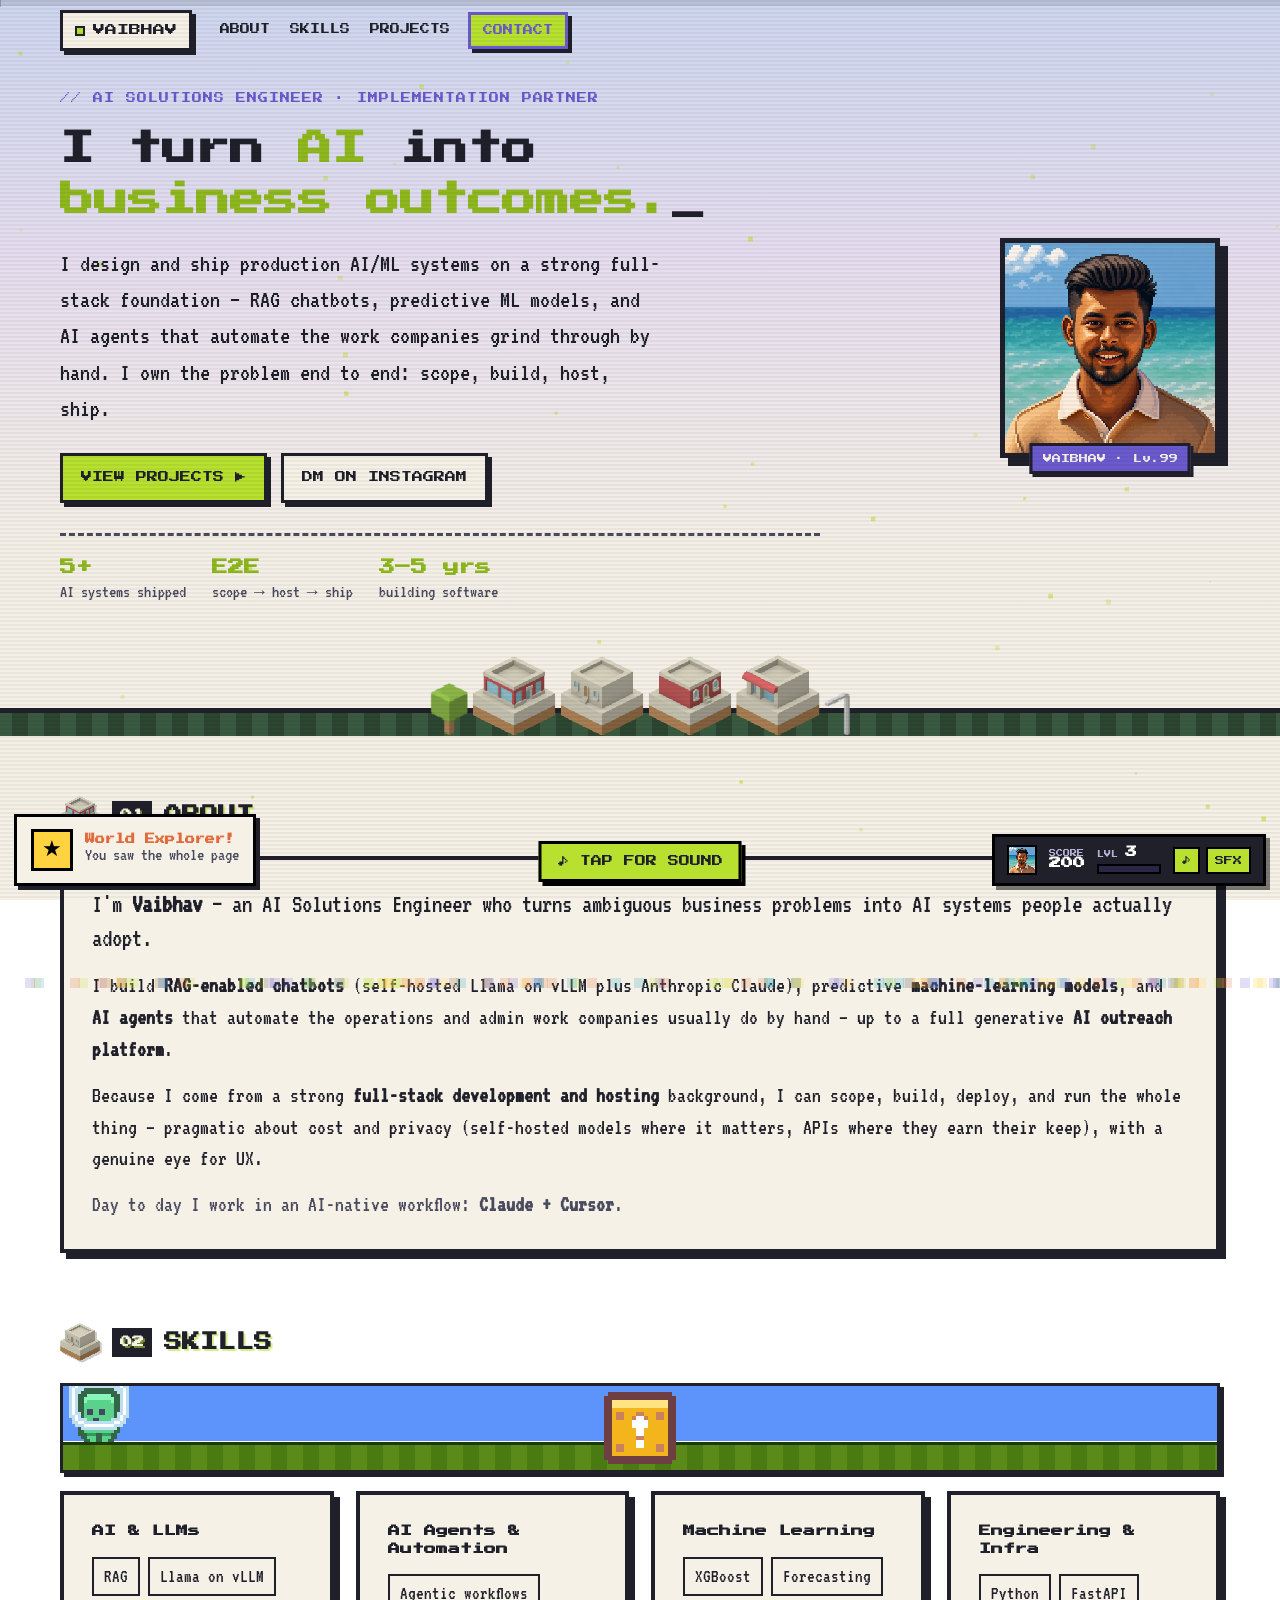
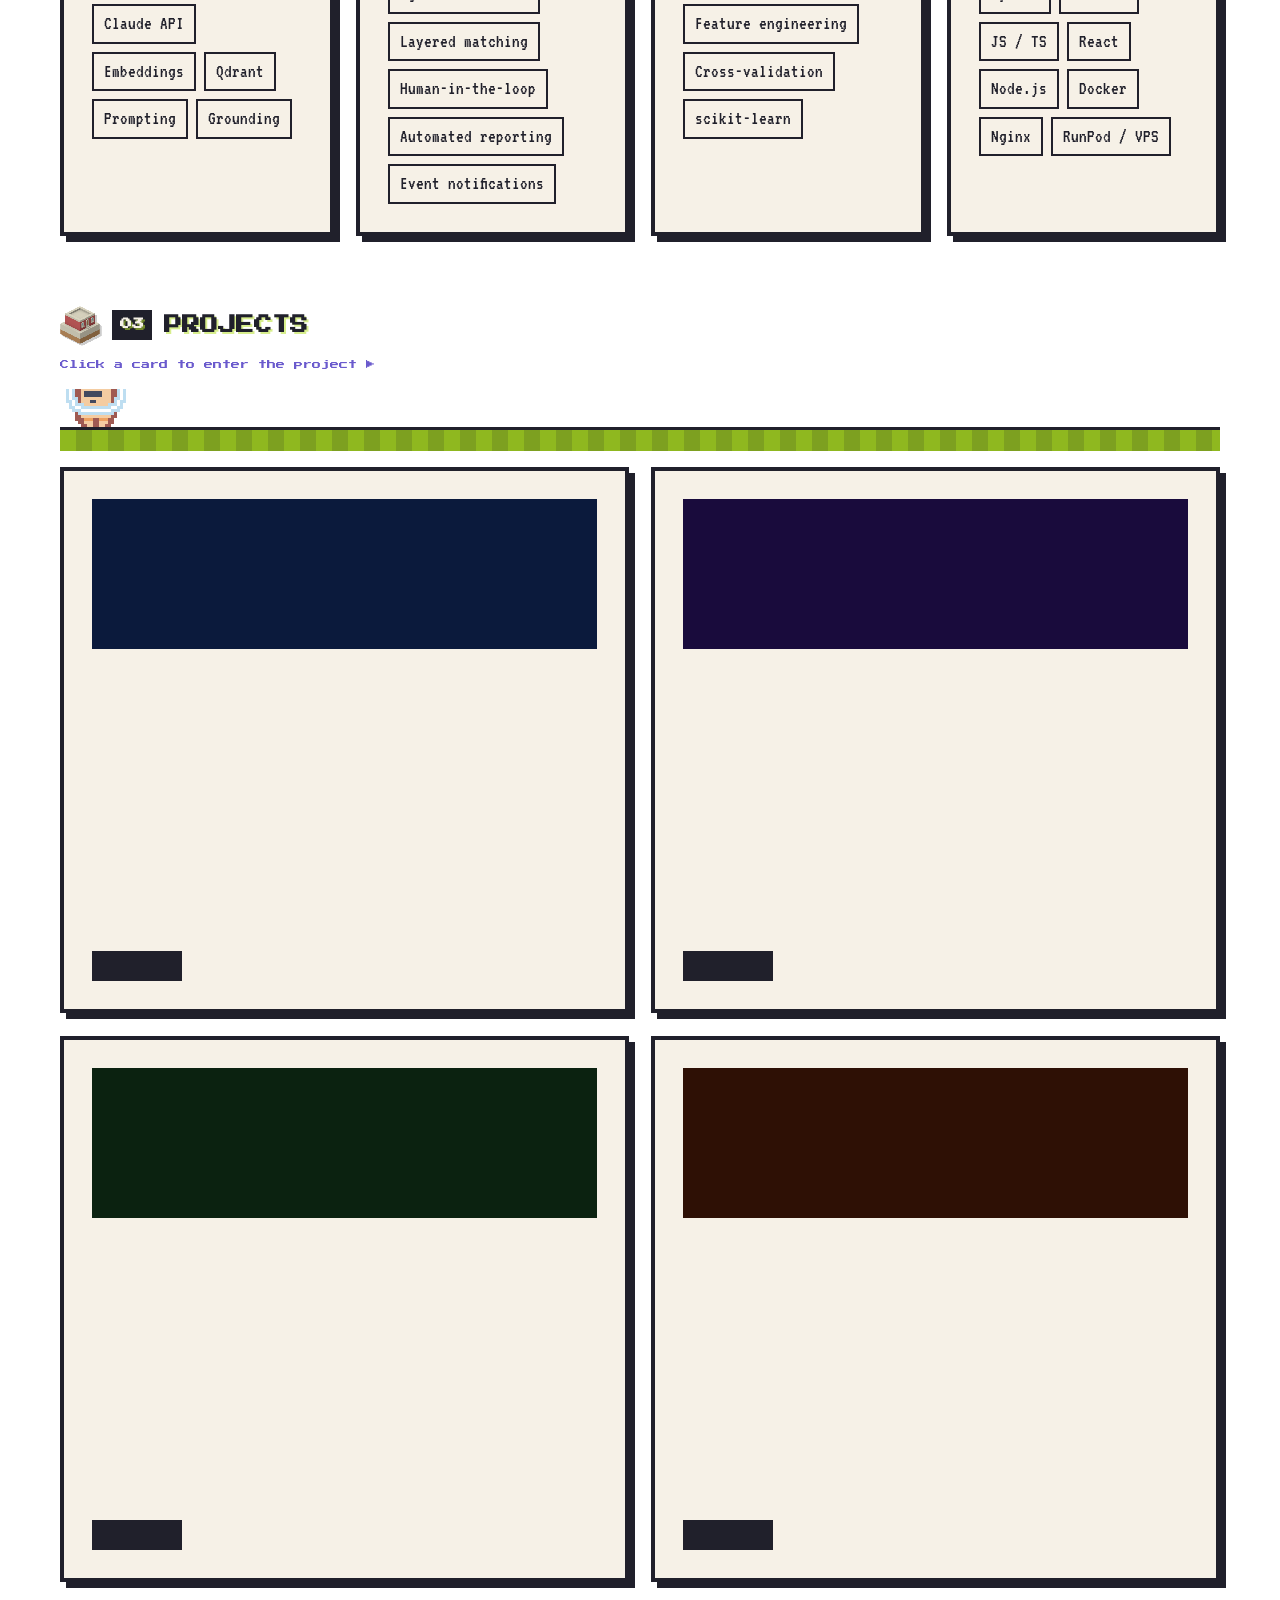
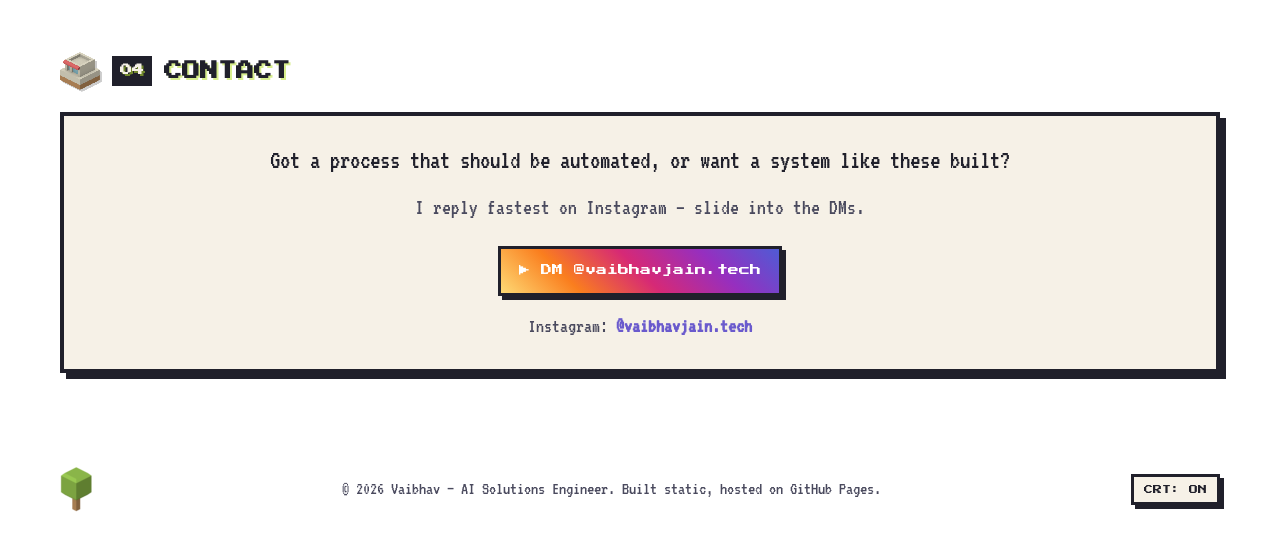
==== index.html @ e8b2287a "Initial deploy: AI/ML portfolio site" ====
<!DOCTYPE html>
<html lang="en">
<head>
  <meta charset="UTF-8" />
  <meta name="viewport" content="width=device-width, initial-scale=1.0" />
  <title>Vaibhav — AI Solutions Engineer</title>
  <meta name="description" content="Vaibhav — AI Solutions Engineer & Implementation Partner. I build RAG chatbots, ML models, and AI agents that automate real business work, end to end." />
  <meta property="og:title" content="Vaibhav — AI Solutions Engineer" />
  <meta property="og:description" content="RAG chatbots, ML forecasting, and AI agents — scoped, built, and shipped end to end." />
  <meta property="og:image" content="assets/img/avatar.png" />
  <meta property="og:type" content="website" />

  <link rel="preconnect" href="https://fonts.googleapis.com" />
  <link rel="preconnect" href="https://fonts.gstatic.com" crossorigin />
  <link href="https://fonts.googleapis.com/css2?family=Press+Start+2P&family=VT323&display=swap" rel="stylesheet" />
  <link rel="stylesheet" href="assets/css/retro.css" />
</head>
<body id="top">
  <div class="progress" aria-hidden="true"><div class="progress__fill" id="progressFill"></div></div>
  <canvas id="pollen" class="pollen" aria-hidden="true"></canvas>

  <!-- ===== GAME HUD ===== -->
  <aside class="ghud" id="ghud">
    <img class="ghud__avatar" src="assets/img/avatar.png" alt="Vaibhav" />
    <div class="ghud__stat">
      <span class="ghud__k">SCORE</span>
      <b id="score">0</b>
    </div>
    <div class="ghud__stat">
      <span class="ghud__k">LVL <b id="glevel">1</b></span>
      <div class="ghud__xp"><div class="ghud__xpfill" id="gxp"></div></div>
    </div>
    <div class="ghud__btns">
      <button id="musicBtn" class="ghud__btn" title="Music">&#9834;</button>
      <button id="sfxBtn" class="ghud__btn" title="Sound effects">SFX</button>
    </div>
  </aside>

  <button id="soundStart" class="sound-start">&#9834; TAP FOR SOUND</button>

  <div class="achv" id="achv" role="status" aria-live="polite">
    <span class="achv__badge">&#9733;</span>
    <div class="achv__txt">
      <b id="achvTitle">Achievement</b>
      <span id="achvDesc">unlocked</span>
    </div>
  </div>

  <div class="levelup" id="levelup"><span>LEVEL&nbsp;UP!</span><b id="levelupNum">2</b></div>

  <!-- Navbar scroll backdrop -->
  <div class="nav-backdrop" id="navBackdrop" aria-hidden="true"></div>

  <!-- ===== NAV ===== -->
  <header class="nav">
    <a href="#top" class="nav__logo" id="logo"><span class="nav__dot"></span> VAIBHAV</a>
    <nav class="nav__links" id="navLinks">
      <a href="#about" data-spy="about">ABOUT</a>
      <a href="#skills" data-spy="skills">SKILLS</a>
      <a href="#projects" data-spy="projects">PROJECTS</a>
      <a href="#contact" data-spy="contact" class="nav__cta">CONTACT</a>
    </nav>
  </header>

  <main>
    <!-- ===== HERO ===== -->
    <section class="hero">
      <div class="hero__grid">
        <div class="hero__inner">
          <p class="hero__kicker reveal">// AI SOLUTIONS ENGINEER &middot; IMPLEMENTATION PARTNER</p>
          <h1 class="hero__title reveal" data-delay="1">
            I turn <span class="accent">AI</span> into<br />
            <span id="typewriter" class="type">shipped systems.</span>
          </h1>
          <p class="hero__lede reveal" data-delay="2">
            I design and ship production AI/ML systems on a strong full-stack
            foundation — RAG chatbots, predictive ML models, and AI agents that
            automate the work companies grind through by hand. I own the problem
            end to end: scope, build, host, ship.
          </p>
          <div class="hero__actions reveal" data-delay="3">
            <a href="#projects" class="btn btn--primary">VIEW PROJECTS &#9654;</a>
            <a href="https://instagram.com/vaibhavjain.tech" target="_blank" rel="noopener" class="btn btn--ghost">DM ON INSTAGRAM</a>
          </div>
          <ul class="stats reveal" data-delay="4">
            <li><strong>5+</strong><span>AI systems shipped</span></li>
            <li><strong>E2E</strong><span>scope → host → ship</span></li>
            <li><strong>3–5 yrs</strong><span>building software</span></li>
          </ul>
        </div>

        <!-- pixel character portrait -->
        <div class="hero__char reveal" data-delay="2">
          <div class="portrait">
            <img src="assets/img/avatar.png" alt="Pixel portrait of Vaibhav" />
            <div class="portrait__plate">VAIBHAV &middot; Lv.99</div>
          </div>
        </div>
      </div>

      <!-- pixel skyline -->
      <div class="skyline" aria-hidden="true">
        <img src="assets/img/tiles/tree.png" class="skyline__tree" alt="" />
        <img src="assets/img/tiles/bld_about.png" alt="" />
        <img src="assets/img/tiles/bld_skills.png" alt="" />
        <img src="assets/img/tiles/bld_projects.png" alt="" />
        <img src="assets/img/tiles/bld_contact.png" alt="" />
        <img src="assets/img/tiles/lamp.png" class="skyline__lamp" alt="" />
        <div class="skyline__ground"></div>
      </div>
    </section>

    <!-- ===== ABOUT ===== -->
    <section id="about" class="section">
      <h2 class="section__title reveal">
        <img src="assets/img/tiles/bld_about.png" class="section__icon" alt="" />
        <span class="section__num">01</span> ABOUT
      </h2>
      <div class="card reveal" data-delay="1">
        <p class="lead">I'm <strong>Vaibhav</strong> — an AI Solutions Engineer who turns ambiguous business problems into AI systems people actually adopt.</p>
        <p>I build <strong>RAG-enabled chatbots</strong> (self-hosted Llama on vLLM plus Anthropic Claude), predictive <strong>machine-learning models</strong>, and <strong>AI agents</strong> that automate the operations and admin work companies usually do by hand — up to a full generative <strong>AI outreach platform</strong>.</p>
        <p>Because I come from a strong <strong>full-stack development and hosting</strong> background, I can scope, build, deploy, and run the whole thing — pragmatic about cost and privacy (self-hosted models where it matters, APIs where they earn their keep), with a genuine eye for UX.</p>
        <p class="muted">Day to day I work in an AI-native workflow: <strong>Claude + Cursor</strong>.</p>
      </div>
    </section>

    <!-- ===== SKILLS ===== -->
    <section id="skills" class="section">
      <h2 class="section__title reveal">
        <img src="assets/img/tiles/bld_skills.png" class="section__icon" alt="" />
        <span class="section__num">02</span> SKILLS
      </h2>
      <!-- Mario sprite scene -->
      <div class="sprite-scene reveal" data-delay="1" aria-hidden="true">
        <div class="sprite-scene__ground"></div>
        <img class="sprite-scene__qblock" src="assets/img/sprites/qblock.png" alt="">
        <img class="sprite-scene__coin" src="assets/img/sprites/coin.png" alt="">
        <div class="ssc-wrap ssc-wrap--mario">
          <div class="ssc-char ssc-char--r0"></div>
        </div>
      </div>

      <div class="grid grid--3">
        <div class="card skill reveal" data-delay="1">
          <h3>AI &amp; LLMs</h3>
          <ul class="tags"><li>RAG</li><li>Llama on vLLM</li><li>Claude API</li><li>Embeddings</li><li>Qdrant</li><li>Prompting</li><li>Grounding</li></ul>
        </div>
        <div class="card skill reveal" data-delay="2">
          <h3>AI Agents &amp; Automation</h3>
          <ul class="tags"><li>Agentic workflows</li><li>Layered matching</li><li>Human-in-the-loop</li><li>Automated reporting</li><li>Event notifications</li></ul>
        </div>
        <div class="card skill reveal" data-delay="3">
          <h3>Machine Learning</h3>
          <ul class="tags"><li>XGBoost</li><li>Forecasting</li><li>Feature engineering</li><li>Cross-validation</li><li>scikit-learn</li></ul>
        </div>
        <div class="card skill reveal" data-delay="4">
          <h3>Engineering &amp; Infra</h3>
          <ul class="tags"><li>Python</li><li>FastAPI</li><li>JS / TS</li><li>React</li><li>Node.js</li><li>Docker</li><li>Nginx</li><li>RunPod / VPS</li></ul>
        </div>
      </div>
    </section>

    <!-- ===== PROJECTS ===== -->
    <section id="projects" class="section">
      <h2 class="section__title reveal">
        <img src="assets/img/tiles/bld_projects.png" class="section__icon" alt="" />
        <span class="section__num">03</span> PROJECTS
      </h2>
      <p class="section__hint reveal" data-delay="1">Click a card to enter the project &#9654;</p>

      <!-- Character walker across projects section -->
      <div class="sprite-scene sprite-scene--slim reveal" data-delay="1" aria-hidden="true">
        <div class="sprite-scene__ground"></div>
        <div class="ssc-wrap ssc-wrap--walker">
          <div class="ssc-char ssc-char--r1"></div>
        </div>
      </div>

      <div class="grid grid--bento">

        <!-- ── QUEST 01 ── -->
        <a class="card project reveal" data-delay="1" href="projects/rag-chatbots.html">
          <div class="project__thumb project__thumb--rag" data-label="01 · AI / LLM"></div>
          <div class="project__meta">
            <span class="project__quest">&#11042; QUEST 01</span>
            <span class="project__xp">+75 XP</span>
          </div>
          <h3>RAG-Enabled Chatbots</h3>
          <p>Chatbots that answer from a company's own documents — grounded, private, and deployed end to end with self-hosted Llama + Claude.</p>
          <div class="project__diff">&#9733;&#9733;&#9733;&#9734;&#9734;</div>
          <ul class="tags tags--sm"><li>RAG</li><li>Llama</li><li>Claude</li><li>Qdrant</li></ul>
          <span class="project__status">&#10003; COMPLETED</span>
          <span class="project__enter">ENTER &#9654;</span>
        </a>

        <!-- ── QUEST 02 ── -->
        <a class="card project reveal" data-delay="2" href="projects/ml-vendor-pricing.html">
          <div class="project__thumb project__thumb--ml" data-label="02 · Machine Learning"></div>
          <div class="project__meta">
            <span class="project__quest">&#11042; QUEST 02</span>
            <span class="project__xp">+60 XP</span>
          </div>
          <h3>ML Vendor-Price Prediction</h3>
          <p>Gradient-boosted models that forecast raw-material prices so a US contract manufacturer can quote with confidence.</p>
          <div class="project__diff">&#9733;&#9733;&#9733;&#9733;&#9734;</div>
          <ul class="tags tags--sm"><li>XGBoost</li><li>Forecasting</li><li>Feature Eng.</li></ul>
          <span class="project__status">&#10003; COMPLETED</span>
          <span class="project__enter">ENTER &#9654;</span>
        </a>

        <!-- ── QUEST 03 ── -->
        <a class="card project reveal" data-delay="1" href="projects/parcel-tracking-automation.html">
          <div class="project__thumb project__thumb--parcel" data-label="04 · Automation"></div>
          <div class="project__meta">
            <span class="project__quest">&#11042; QUEST 03</span>
            <span class="project__xp">+50 XP</span>
          </div>
          <h3>Parcel-Tracking &amp; Delay-Notifier</h3>
          <p>Tracks every delivery in flight, sends timely milestone updates, and turns silent delays into early, escalated alerts.</p>
          <div class="project__diff">&#9733;&#9733;&#9734;&#9734;&#9734;</div>
          <ul class="tags tags--sm"><li>Automation</li><li>Carrier APIs</li><li>Email</li></ul>
          <span class="project__status">&#10003; COMPLETED</span>
          <span class="project__enter">ENTER &#9654;</span>
        </a>

        <!-- ── QUEST 04 ── -->
        <a class="card project reveal" data-delay="2" href="projects/outreach-engine.html">
          <div class="project__thumb project__thumb--ai" data-label="05 · Generative"></div>
          <div class="project__meta">
            <span class="project__quest">&#11042; QUEST 04</span>
            <span class="project__xp">+90 XP</span>
          </div>
          <h3>AI Outreach Engine</h3>
          <p>Prospects, writes tailored outreach, auto-generates a visual mockup of the solution, and runs timely follow-ups.</p>
          <div class="project__diff">&#9733;&#9733;&#9733;&#9733;&#9733;</div>
          <ul class="tags tags--sm"><li>LLM</li><li>Image gen</li><li>CRM</li></ul>
          <span class="project__status">&#10003; COMPLETED</span>
          <span class="project__enter">ENTER &#9654;</span>
        </a>

      </div>
    </section>

    <!-- ===== CONTACT ===== -->
    <section id="contact" class="section section--contact">
      <h2 class="section__title reveal">
        <img src="assets/img/tiles/bld_contact.png" class="section__icon" alt="" />
        <span class="section__num">04</span> CONTACT
      </h2>
      <div class="card card--center reveal" data-delay="1">
        <p class="lead">Got a process that should be automated, or want a system like these built?</p>
        <p class="muted">I reply fastest on Instagram — slide into the DMs.</p>
        <div class="contact__links">
          <a href="https://instagram.com/vaibhavjain.tech" target="_blank" rel="noopener" class="btn btn--primary btn--ig">&#9654; DM @vaibhavjain.tech</a>
        </div>
        <p class="contact__handle">Instagram: <strong>@vaibhavjain.tech</strong></p>
      </div>
    </section>
  </main>

  <footer class="footer">
    <img src="assets/img/tiles/tree.png" class="footer__tree" alt="" />
    <p>&copy; <span id="year"></span> Vaibhav — AI Solutions Engineer. Built static, hosted on GitHub Pages.</p>
    <button id="crtToggle" class="footer__toggle" title="Toggle CRT scanlines">CRT: ON</button>
  </footer>

  <div class="scanlines" id="scanlines" aria-hidden="true"></div>
  <script src="assets/js/audio.js"></script>
  <script src="assets/js/main.js"></script>
</body>
</html>
---- assets/css/retro.css ----
/* ============================================================
   RETRO PORTFOLIO — scrollable one-pager
   OG pixel/terminal vibe + tasteful micro-interactions.
   Edit the :root palette to re-skin everything.
   ============================================================ */

:root {
  --sky-top: #cdd6ef;
  --sky-mid: #e6ddee;
  --sky-bot: #f4efe6;
  --cream: #f6f1e7;
  --ink: #20202b;
  --ink-soft: #4a4a5e;
  --lime: #b7e02f;
  --lime-deep: #8fb81f;
  --grape: #6a5acd;
  --orange: #e06a3b;

  --card-bg: #f6f1e7;
  --shadow: 6px 6px 0 0 var(--ink);
  --shadow-sm: 4px 4px 0 0 var(--ink);

  --font-display: "Press Start 2P", monospace;
  --font-body: "VT323", monospace;
  --maxw: 1200px;
}

* , *::before, *::after { box-sizing: border-box; margin: 0; padding: 0; }
html { scroll-behavior: smooth; scroll-padding-top: 80px; }

body {
  font-family: var(--font-body);
  font-size: 22px; line-height: 1.45; color: var(--ink);
  background:
    linear-gradient(to bottom, var(--sky-top), var(--sky-mid) 30%, var(--sky-bot) 60%, var(--cream) 100%);
  background-attachment: fixed;
  min-height: 100vh; overflow-x: hidden;
}
img { image-rendering: pixelated; image-rendering: crisp-edges; }
a { color: inherit; }

/* ---------- Scroll progress (XP-style) ---------- */
.progress {
  position: fixed; top: 0; left: 0; right: 0; height: 6px; z-index: 100;
  background: rgba(32,32,43,.12);
}
.progress__fill {
  height: 100%; width: 0%;
  background: repeating-linear-gradient(90deg, var(--lime) 0 8px, var(--lime-deep) 8px 12px);
  box-shadow: 0 0 0 1px rgba(32,32,43,.25);
}

/* ---------- Floating pixel particles ---------- */
.pollen { position: fixed; inset: 0; z-index: -1; pointer-events: none; width: 100%; height: 100%; }

/* ---------- Nav backdrop (shows on scroll) ---------- */
.nav-backdrop {
  position: fixed; top: 0; left: 0; right: 0; z-index: 85; height: 68px;
  background: rgba(246,241,231,.94);
  backdrop-filter: blur(8px); -webkit-backdrop-filter: blur(8px);
  border-bottom: 3px solid var(--ink);
  box-shadow: 0 4px 0 rgba(32,32,43,.07);
  opacity: 0; transform: translateY(-100%);
  transition: opacity .22s ease, transform .22s ease;
  pointer-events: none;
}
.nav-backdrop.visible { opacity: 1; transform: translateY(0); pointer-events: auto; }

/* ---------- Nav ---------- */
.nav {
  position: sticky; top: 6px; z-index: 90;
  display: flex; align-items: center; justify-content: flex-start;
  gap: 26px; flex-wrap: wrap;
  max-width: var(--maxw); margin: 10px auto 0; padding: 0 20px;
}
.nav__logo {
  font-family: var(--font-display); font-size: 12px; text-decoration: none;
  display: inline-flex; align-items: center; gap: 8px;
  background: var(--card-bg); border: 3px solid var(--ink);
  padding: 9px 12px; box-shadow: var(--shadow-sm);
  transition: transform .1s;
}
.nav__logo:active { transform: translate(2px,2px); box-shadow: 2px 2px 0 var(--ink); }
.nav__dot { width: 10px; height: 10px; background: var(--lime); border: 2px solid var(--ink); animation: blink 1.4s steps(2) infinite; }
.nav__links { display: flex; align-items: center; gap: 16px; }
.nav__links a {
  font-family: var(--font-display); font-size: 10px; text-decoration: none;
  padding: 6px 2px; border-bottom: 3px solid transparent; transition: border-color .15s, color .15s;
}
.nav__links a:hover { border-color: var(--lime-deep); }
.nav__links a.is-active { border-color: var(--grape); color: var(--grape); }
.nav__cta {
  background: var(--lime); border: 3px solid var(--ink); padding: 8px 12px !important;
  box-shadow: var(--shadow-sm);
}
.nav__cta.is-active { color: var(--ink); }
.nav__cta:hover { transform: translate(-1px,-1px); }

/* ---------- Layout ---------- */
main { max-width: var(--maxw); margin: 0 auto; padding: 0 20px 40px; }
.section { padding: 60px 0 10px; }
.section__title {
  font-family: var(--font-display); font-size: 18px; margin-bottom: 22px;
  display: flex; align-items: center; gap: 12px;
  text-shadow: 2px 2px 0 rgba(183,224,47,.55);
}
.section__icon { width: 40px; height: auto; filter: drop-shadow(2px 2px 0 rgba(0,0,0,.2)); }
.section__num { font-size: 12px; color: var(--cream); background: var(--ink); padding: 6px 8px; }

/* ---------- Cards ---------- */
.card {
  background: var(--card-bg); border: 4px solid var(--ink); box-shadow: var(--shadow);
  padding: 28px; transition: transform .12s ease, box-shadow .12s ease;
}
.card p + p { margin-top: 14px; }
.card--center { text-align: center; }
.lead { font-size: 26px; line-height: 1.3; }
.muted { color: var(--ink-soft); }
.accent { color: var(--lime-deep); }

/* lift micro-interaction on interactive cards */
.skill:hover, .project:hover { transform: translate(-3px,-3px); box-shadow: 9px 9px 0 0 var(--ink); }

/* ---------- Hero ---------- */
.hero { padding: 40px 0 0; position: relative; }
.hero__grid { display: grid; grid-template-columns: 1fr auto; gap: 30px; align-items: center; }
.hero__inner { max-width: 760px; }

/* pixel portrait */
.hero__char { display: flex; justify-content: center; }
.portrait { position: relative; animation: bob 4s ease-in-out infinite; }
.portrait img {
  width: 220px; height: 220px; object-fit: cover; display: block;
  border: 5px solid var(--ink); box-shadow: 8px 8px 0 0 var(--ink);
  background: var(--cream);
}
.portrait__plate {
  position: absolute; left: 50%; bottom: -16px; transform: translateX(-50%);
  font-family: var(--font-display); font-size: 9px; white-space: nowrap;
  color: var(--cream); background: var(--grape); border: 3px solid var(--ink);
  padding: 6px 10px; box-shadow: 3px 3px 0 var(--ink);
}
@keyframes bob { 0%,100% { transform: translateY(0); } 50% { transform: translateY(-8px); } }

@media (max-width: 820px) {
  .hero__grid { grid-template-columns: 1fr; }
  .hero__char { order: -1; justify-content: flex-start; margin-bottom: 8px; }
  .portrait img { width: 150px; height: 150px; }
}
.hero__kicker { font-family: var(--font-display); font-size: 10px; color: var(--grape); margin-bottom: 18px; letter-spacing: 1px; }
.hero__title { font-family: var(--font-display); font-size: clamp(20px, 4.4vw, 34px); line-height: 1.5; margin-bottom: 20px; }
.type { color: var(--lime-deep); }
.type::after { content: "_"; color: var(--ink); animation: blink 1s steps(2) infinite; }
.hero__lede { font-size: 25px; max-width: 60ch; margin-bottom: 26px; }
.hero__actions { display: flex; flex-wrap: wrap; gap: 14px; margin-bottom: 30px; }

.stats { list-style: none; display: flex; flex-wrap: wrap; gap: 26px; border-top: 3px dashed var(--ink-soft); padding-top: 20px; }
.stats li { display: flex; flex-direction: column; }
.stats strong { font-family: var(--font-display); font-size: 16px; color: var(--lime-deep); }
.stats span { font-size: 18px; color: var(--ink-soft); }

/* pixel skyline */
.skyline {
  position: relative; display: flex; align-items: flex-end; justify-content: center;
  gap: 4px; margin-top: 50px; padding-bottom: 0;
}
.skyline img { width: 84px; height: auto; display: block; position: relative; z-index: 2; transition: transform .2s ease; }
.skyline img:hover { transform: translateY(-8px); }
.skyline__tree { width: 38px !important; }
.skyline__lamp { width: 26px !important; }
.skyline__ground {
  position: absolute; left: -50vw; right: -50vw; bottom: 0; height: 28px; z-index: 1;
  background: repeating-linear-gradient(90deg, #3a5a40 0 16px, #2c4632 16px 32px);
  border-top: 5px solid var(--ink);
}

/* ---------- Buttons ---------- */
.btn {
  font-family: var(--font-display); font-size: 11px; text-decoration: none; color: var(--ink);
  border: 3px solid var(--ink); padding: 14px 18px; box-shadow: var(--shadow-sm);
  display: inline-block; transition: transform .1s, box-shadow .1s;
}
.btn:hover { transform: translate(-2px,-2px); box-shadow: 6px 6px 0 0 var(--ink); }
.btn:active { transform: translate(2px,2px); box-shadow: 2px 2px 0 0 var(--ink); }
.btn--primary { background: var(--lime); }
.btn--ghost { background: var(--cream); }
.btn--ig { background: linear-gradient(45deg, #feda75, #fa7e1e 25%, #d62976 50%, #962fbf 75%, #4f5bd5); color: #fff; }

/* ---------- Contact ---------- */
.contact__handle { margin-top: 16px; font-size: 20px; color: var(--ink-soft); }
.contact__handle strong { color: var(--grape); }

/* ---------- Grids ---------- */
.grid { display: grid; gap: 22px; }
.grid--3 { grid-template-columns: repeat(auto-fit, minmax(250px, 1fr)); }

/* ---------- Skills ---------- */
.skill h3 { font-family: var(--font-display); font-size: 12px; margin-bottom: 16px; }
.tags { list-style: none; display: flex; flex-wrap: wrap; gap: 8px; }
.tags li { font-size: 19px; background: var(--cream); border: 2px solid var(--ink); padding: 4px 10px; transition: transform .1s, background .1s; }
.tags li:hover { background: var(--lime); transform: translateY(-2px); }
.tags--sm li { font-size: 17px; padding: 3px 8px; }

/* ---------- Projects ---------- */
.section__hint { font-family: var(--font-display); font-size: 9px; color: var(--grape); margin: -8px 0 18px; }
.project { display: flex; flex-direction: column; text-decoration: none; color: inherit; position: relative; }
.project { transform-style: preserve-3d; will-change: transform; }
.project__enter {
  font-family: var(--font-display); font-size: 10px; color: var(--cream);
  background: var(--ink); padding: 8px 10px; align-self: flex-start; margin-top: auto;
  transition: background .15s;
}
.project:hover .project__enter { background: var(--lime-deep); }
.project__thumb {
  height: 150px; margin-bottom: 16px; border: 3px solid var(--ink); position: relative;
  background: repeating-linear-gradient(45deg, #d7cfc0 0 10px, #cfc6b6 10px 20px);
  background-size: cover; background-position: center;
}
.project__thumb::after {
  content: attr(data-label); position: absolute; bottom: 8px; left: 8px;
  font-family: var(--font-display); font-size: 9px; background: var(--ink); color: var(--cream); padding: 4px 6px;
}
.project h3 { font-family: var(--font-display); font-size: 13px; margin-bottom: 12px; }
.project p { flex: 1; margin-bottom: 14px; }
.project__links { display: flex; gap: 16px; margin-top: 8px; }
.link { font-family: var(--font-display); font-size: 10px; color: var(--grape); text-decoration: none; border-bottom: 2px solid transparent; }
.link:hover { border-color: var(--grape); }
code { background: var(--cream); border: 1px solid var(--ink); padding: 0 4px; font-family: var(--font-body); font-size: 18px; }

/* ---------- Contact ---------- */
.section--contact { padding-bottom: 30px; }
.contact__links { display: flex; flex-wrap: wrap; gap: 14px; justify-content: center; margin-top: 22px; }

/* ---------- Footer ---------- */
.footer {
  max-width: var(--maxw); margin: 0 auto; padding: 24px 20px 40px;
  display: flex; flex-wrap: wrap; gap: 12px; align-items: center; justify-content: space-between;
  font-size: 18px; color: var(--ink-soft); position: relative;
}
.footer__tree { width: 32px; height: auto; }
.footer__toggle {
  font-family: var(--font-display); font-size: 9px; cursor: pointer; color: var(--ink);
  background: var(--cream); border: 3px solid var(--ink); padding: 8px 10px; box-shadow: var(--shadow-sm);
}
.footer__toggle:active { transform: translate(2px,2px); box-shadow: none; }

/* ============================================================
   GAMIFICATION UI
   ============================================================ */
.ghud {
  position: fixed; bottom: 14px; right: 14px; z-index: 110;
  display: flex; align-items: center; gap: 12px;
  background: var(--ink); color: var(--cream);
  border: 3px solid #000; box-shadow: 4px 4px 0 rgba(0,0,0,.5);
  padding: 8px 12px;
}
.ghud__avatar { width: 30px; height: 30px; object-fit: cover; border: 2px solid #000; background: var(--lime); }
.ghud__stat { display: flex; flex-direction: column; line-height: 1.1; }
.ghud__k { font-family: var(--font-display); font-size: 7px; color: #b9b0d8; }
.ghud__k b { color: var(--lime); }
.ghud__stat b { font-family: var(--font-display); font-size: 12px; color: #fff; }
.ghud__xp { width: 64px; height: 10px; margin-top: 4px; border: 2px solid #000; background: #2b2546; }
.ghud__xpfill {
  height: 100%; width: 0%;
  background: repeating-linear-gradient(90deg, var(--lime) 0 6px, var(--lime-deep) 6px 9px);
  transition: width .4s steps(6);
}
.ghud__btns { display: flex; gap: 6px; }
.ghud__btn {
  font-family: var(--font-display); font-size: 9px; cursor: pointer;
  color: var(--ink); background: var(--lime); border: 2px solid #000; padding: 7px 7px;
}
.ghud__btn.off { background: #6b6b78; color: #d8d4c8; }
.ghud__btn:active { transform: translate(1px,1px); }

/* sound start prompt */
.sound-start {
  position: fixed; left: 50%; bottom: 18px; transform: translateX(-50%); z-index: 130;
  font-family: var(--font-display); font-size: 11px; cursor: pointer;
  color: var(--ink); background: var(--lime); border: 3px solid #000;
  padding: 12px 16px; box-shadow: 4px 4px 0 #000;
  animation: nudge 1.4s ease-in-out infinite;
}
.sound-start.gone { display: none; }
@keyframes nudge { 0%,100% { transform: translateX(-50%) translateY(0); } 50% { transform: translateX(-50%) translateY(-5px); } }

/* achievement toast */
.achv {
  position: fixed; left: 14px; bottom: 14px; z-index: 120;
  display: flex; align-items: center; gap: 12px; max-width: 320px;
  background: var(--card-bg); border: 3px solid #000; box-shadow: var(--shadow-sm);
  padding: 12px 14px; transform: translateX(-130%); transition: transform .35s cubic-bezier(.2,1.3,.4,1);
}
.achv.show { transform: translateX(0); }
.achv__badge {
  font-size: 22px; color: #000; background: #ffd23f; border: 3px solid #000;
  width: 42px; height: 42px; display: grid; place-items: center; flex: 0 0 auto;
}
.achv__txt { display: flex; flex-direction: column; line-height: 1.15; }
.achv__txt b { font-family: var(--font-display); font-size: 10px; color: var(--orange); }
.achv__txt span { font-size: 18px; color: var(--ink-soft); }

/* level-up banner */
.levelup {
  position: fixed; left: 50%; top: 40%; transform: translate(-50%,-50%) scale(.4);
  z-index: 140; pointer-events: none; text-align: center;
  display: none; flex-direction: column; align-items: center; gap: 6px;
}
.levelup.show { display: flex; animation: lvlpop 1.6s ease forwards; }
.levelup span { font-family: var(--font-display); font-size: 26px; color: var(--lime); text-shadow: 3px 3px 0 #000; }
.levelup b { font-family: var(--font-display); font-size: 48px; color: #fff; text-shadow: 4px 4px 0 var(--grape), 8px 8px 0 rgba(0,0,0,.4); }
@keyframes lvlpop {
  0% { transform: translate(-50%,-50%) scale(.3); opacity: 0; }
  18% { transform: translate(-50%,-50%) scale(1.1); opacity: 1; }
  30% { transform: translate(-50%,-50%) scale(1); }
  80% { transform: translate(-50%,-50%) scale(1); opacity: 1; }
  100% { transform: translate(-50%,-55%) scale(1); opacity: 0; }
}

/* floating "+N" point popups */
.point-pop {
  position: fixed; z-index: 125; pointer-events: none;
  font-family: var(--font-display); font-size: 13px; color: var(--lime-deep);
  text-shadow: 2px 2px 0 #000; animation: floatUp .9s ease-out forwards;
}
@keyframes floatUp {
  0% { transform: translateY(0); opacity: 1; }
  100% { transform: translateY(-44px); opacity: 0; }
}

/* pixel confetti */
.confetti { position: fixed; top: -12px; width: 10px; height: 10px; z-index: 135; animation: fall 2.6s linear forwards; }
@keyframes fall { to { transform: translateY(110vh) rotate(540deg); opacity: .2; } }

/* ============================================================
   BENTO GRID — PROJECTS (2×2)
   ============================================================ */
.grid--bento {
  display: grid;
  grid-template-columns: 1fr 1fr;
  gap: 22px;
}
@media (max-width: 580px) { .grid--bento { grid-template-columns: 1fr; } }

/* ---------- Project thumb — Kenney Tiny Town scene backgrounds ---------- */
.project__thumb { image-rendering: pixelated; image-rendering: crisp-edges; }

.project__thumb--rag {
  background:
    linear-gradient(rgba(11,26,60,.6) 0%, rgba(11,26,60,.25) 100%),
    url('../img/sprites/tt-sample.png') 10% 25% / 140% auto no-repeat,
    #0b1a3c;
}
.project__thumb--ml {
  background:
    linear-gradient(rgba(30,11,60,.6) 0%, rgba(30,11,60,.25) 100%),
    url('../img/sprites/tt-sample.png') 85% 55% / 140% auto no-repeat,
    #190b3c;
}
.project__thumb--parcel {
  background:
    linear-gradient(rgba(11,34,16,.6) 0%, rgba(11,34,16,.25) 100%),
    url('../img/sprites/tt-sample.png') 40% center / 140% auto no-repeat,
    #0b2210;
}
.project__thumb--ai {
  background:
    linear-gradient(rgba(46,16,5,.6) 0%, rgba(46,16,5,.25) 100%),
    url('../img/sprites/tt-sample.png') 90% 70% / 160% auto no-repeat,
    #2e1005;
}

/* Scanline overlay — ::before; ::after stays as the label */
.project__thumb::before {
  content: ''; position: absolute; inset: 0; z-index: 1; pointer-events: none;
  background: repeating-linear-gradient(0deg, transparent 0 5px, rgba(0,0,0,.1) 5px 6px);
}
.project__thumb::after { z-index: 5; }

/* ---------- Project gamification meta ---------- */
.project__meta { display: flex; justify-content: space-between; align-items: center; margin-bottom: 10px; }
.project__quest { font-family: var(--font-display); font-size: 8px; color: var(--grape); letter-spacing: 1px; }
.project__xp { font-family: var(--font-display); font-size: 9px; color: var(--lime); background: var(--ink); border: 2px solid var(--lime-deep); padding: 3px 8px; }
.project__diff { font-size: 18px; color: #ffd23f; letter-spacing: 2px; margin: 4px 0 10px; text-shadow: 1px 1px 0 #000; }
.project__status { display: inline-block; font-family: var(--font-display); font-size: 8px; color: var(--lime); border: 2px solid var(--lime); padding: 4px 8px; margin-top: 8px; margin-bottom: 6px; }

/* ============================================================
   SPRITE SCENES — Skills Mario + Projects Walker
   ============================================================ */
.sprite-scene {
  position: relative; overflow: hidden; margin: 18px 0;
  height: 90px; border: 3px solid var(--ink); box-shadow: var(--shadow-sm);
  background: linear-gradient(to bottom, #5c94fc 65%, transparent 65%);
}
.sprite-scene--slim {
  height: 62px; background: transparent; border: none; box-shadow: none; margin: 0 0 16px;
}
.sprite-scene__ground {
  position: absolute; bottom: 0; left: 0; right: 0; height: 28px;
  background: repeating-linear-gradient(90deg, #5a8a18 0 16px, #4a7a12 16px 32px);
  border-top: 3px solid #1e3a08;
}
.sprite-scene--slim .sprite-scene__ground { height: 24px; background: repeating-linear-gradient(90deg, var(--lime-deep) 0 16px, #7da020 16px 32px); border-top-color: var(--ink); }

/* ? block */
.sprite-scene__qblock {
  position: absolute; top: 6px; left: 50%; transform: translateX(-50%);
  width: 72px; height: 72px; image-rendering: pixelated;
  animation: qb-hit 9s linear infinite;
}
/* coin pop */
.sprite-scene__coin {
  position: absolute; top: 6px; left: 50%;
  width: 54px; height: 54px; image-rendering: pixelated;
  opacity: 0; animation: coin-fly 9s linear infinite;
}
/* character wrapper — handles horizontal movement */
.ssc-wrap {
  position: absolute; bottom: 28px;
  animation-timing-function: linear;
  animation-iteration-count: infinite;
}
.ssc-wrap--mario { animation: mario-x 9s linear infinite; }
.ssc-wrap--walker { animation: walker-x 7s linear infinite; bottom: 24px; }
/* character sprite */
.ssc-char {
  width: 72px; height: 72px;
  background-image: url('../img/sprites/characters.png');
  background-size: 672px 222px;
  background-repeat: no-repeat;
  image-rendering: pixelated;
}
.ssc-char--r0 { background-position: 0 0; animation: char-frames-r0 0.36s steps(1) infinite, mario-jump 9s linear infinite; }
.ssc-char--r1 { background-position: 0 -75px; animation: char-frames-r1 0.4s steps(1) infinite; }

/* Horizontal walk keyframes */
@keyframes mario-x {
  0%   { left: -80px; }
  100% { left: calc(100% + 80px); }
}
@keyframes walker-x {
  0%   { left: -80px; }
  100% { left: calc(100% + 80px); }
}
/* Jump — synced to when Mario reaches the centre (≈50% of traverse) */
@keyframes mario-jump {
  0%, 46%   { transform: translateY(0); }
  50%       { transform: translateY(-46px); }
  54%       { transform: translateY(0); }
  100%      { transform: translateY(0); }
}
/* Sprite walking frames */
@keyframes char-frames-r0 {
  0%  { background-position: 0 0; }
  50% { background-position: -75px 0; }
}
@keyframes char-frames-r1 {
  0%  { background-position: 0 -75px; }
  50% { background-position: -75px -75px; }
}
/* ? block bounce on hit */
@keyframes qb-hit {
  0%, 48%  { transform: translateX(-50%) translateY(0); }
  50%      { transform: translateX(-50%) translateY(-16px); }
  52%      { transform: translateX(-50%) translateY(4px); }
  54%      { transform: translateX(-50%) translateY(0); }
  100%     { transform: translateX(-50%) translateY(0); }
}
/* Coin flies up out of block */
@keyframes coin-fly {
  0%, 50%  { opacity: 0; transform: translateX(-50%) translateY(0); }
  52%      { opacity: 1; transform: translateX(-50%) translateY(-18px); }
  58%      { opacity: 1; transform: translateX(-50%) translateY(-72px); }
  63%      { opacity: 0; transform: translateX(-50%) translateY(-90px); }
  100%     { opacity: 0; }
}

/* ============================================================
   PROJECT DETAIL PAGES
   ============================================================ */
.pnav {
  position: sticky; top: 0; z-index: 90;
  display: flex; align-items: center; justify-content: space-between; gap: 12px;
  max-width: var(--maxw); margin: 0 auto; padding: 12px 20px;
}
.pnav__back {
  font-family: var(--font-display); font-size: 10px; text-decoration: none;
  background: var(--card-bg); border: 3px solid var(--ink); padding: 9px 12px;
  box-shadow: var(--shadow-sm); transition: transform .1s;
}
.pnav__back:hover { transform: translate(-2px,-2px); box-shadow: 6px 6px 0 var(--ink); }
.pnav__audio { display: flex; gap: 6px; }

.pdetail { max-width: 840px; margin: 0 auto; padding: 10px 20px 60px; }
.phero { padding: 24px 0 10px; }
.pcat {
  display: inline-block; font-family: var(--font-display); font-size: 9px;
  color: var(--cream); background: var(--grape); border: 3px solid var(--ink);
  padding: 7px 10px; box-shadow: 3px 3px 0 var(--ink); margin-bottom: 18px;
}
.ptitle { font-family: var(--font-display); font-size: clamp(18px, 4vw, 28px); line-height: 1.5; margin-bottom: 16px; }
.pone { font-size: 26px; color: var(--lime-deep); font-style: italic; max-width: 60ch; margin-bottom: 18px; }
.ptags { list-style: none; display: flex; flex-wrap: wrap; gap: 8px; margin-bottom: 8px; }
.ptags li { font-size: 18px; background: var(--cream); border: 2px solid var(--ink); padding: 4px 10px; }

.pblock { margin-top: 30px; }
.pblock h2 {
  font-family: var(--font-display); font-size: 14px; margin-bottom: 14px;
  display: flex; align-items: center; gap: 10px;
}
.pblock h2::before { content: "\25B8"; color: var(--lime-deep); }
.pblock p { font-size: 22px; margin-bottom: 12px; }
.pblock .card { font-size: 22px; }

/* flow stepper */
.pflow { display: flex; flex-wrap: wrap; gap: 10px; align-items: stretch; }
.pstep {
  flex: 1 1 150px; background: var(--card-bg); border: 3px solid var(--ink);
  box-shadow: var(--shadow-sm); padding: 14px; position: relative;
}
.pstep b { font-family: var(--font-display); font-size: 10px; color: var(--grape); display: block; margin-bottom: 8px; }
.pstep span { font-size: 19px; }

/* why-it-matters list */
.pwhy { list-style: none; display: grid; gap: 10px; }
.pwhy li {
  font-size: 21px; background: var(--card-bg); border: 3px solid var(--ink);
  box-shadow: var(--shadow-sm); padding: 12px 14px 12px 40px; position: relative;
}
.pwhy li::before {
  content: "\2714"; position: absolute; left: 12px; top: 12px; color: var(--lime-deep); font-size: 18px;
}

/* tech chips */
.pstack { display: flex; flex-wrap: wrap; gap: 8px; }
.pstack li {
  list-style: none; font-size: 18px; background: var(--ink); color: var(--cream);
  border: 2px solid var(--ink); padding: 5px 10px;
}

/* project CTA */
.pcta {
  margin-top: 40px; text-align: center; background: var(--card-bg);
  border: 4px solid var(--ink); box-shadow: var(--shadow); padding: 28px;
}
.pcta .lead { margin-bottom: 18px; }

/* konami secret mode */
body.rainbow { animation: hue 6s linear infinite; }
@keyframes hue { from { filter: hue-rotate(0deg); } to { filter: hue-rotate(360deg); } }

/* ---------- CRT scanlines overlay ---------- */
.scanlines {
  position: fixed; inset: 0; z-index: 95; pointer-events: none;
  background: repeating-linear-gradient(to bottom, rgba(0,0,0,.045) 0 2px, transparent 2px 4px);
  transition: opacity .2s;
}
body.crt-off .scanlines { opacity: 0; }

/* ---------- Animations / micro-interactions ---------- */
@keyframes blink { 0%,50% { opacity: 1; } 51%,100% { opacity: 0; } }

.reveal { opacity: 0; transform: translateY(18px); transition: opacity .5s ease, transform .5s ease; }
.reveal.is-visible { opacity: 1; transform: none; }
.reveal[data-delay="1"] { transition-delay: .08s; }
.reveal[data-delay="2"] { transition-delay: .16s; }
.reveal[data-delay="3"] { transition-delay: .24s; }
.reveal[data-delay="4"] { transition-delay: .32s; }

@media (prefers-reduced-motion: reduce) {
  *, *::before, *::after { animation: none !important; transition: none !important; }
  .reveal { opacity: 1; transform: none; }
  html { scroll-behavior: auto; }
}

/* ---------- Responsive ---------- */
@media (max-width: 620px) {
  body { font-size: 20px; }
  .nav { justify-content: center; }
  .nav__links { gap: 10px; }
  .nav__links a { font-size: 9px; }
  .section__title { font-size: 14px; }
  .section__icon { width: 30px; }
  .card { padding: 20px; }
  .skyline img { width: 56px; }
}
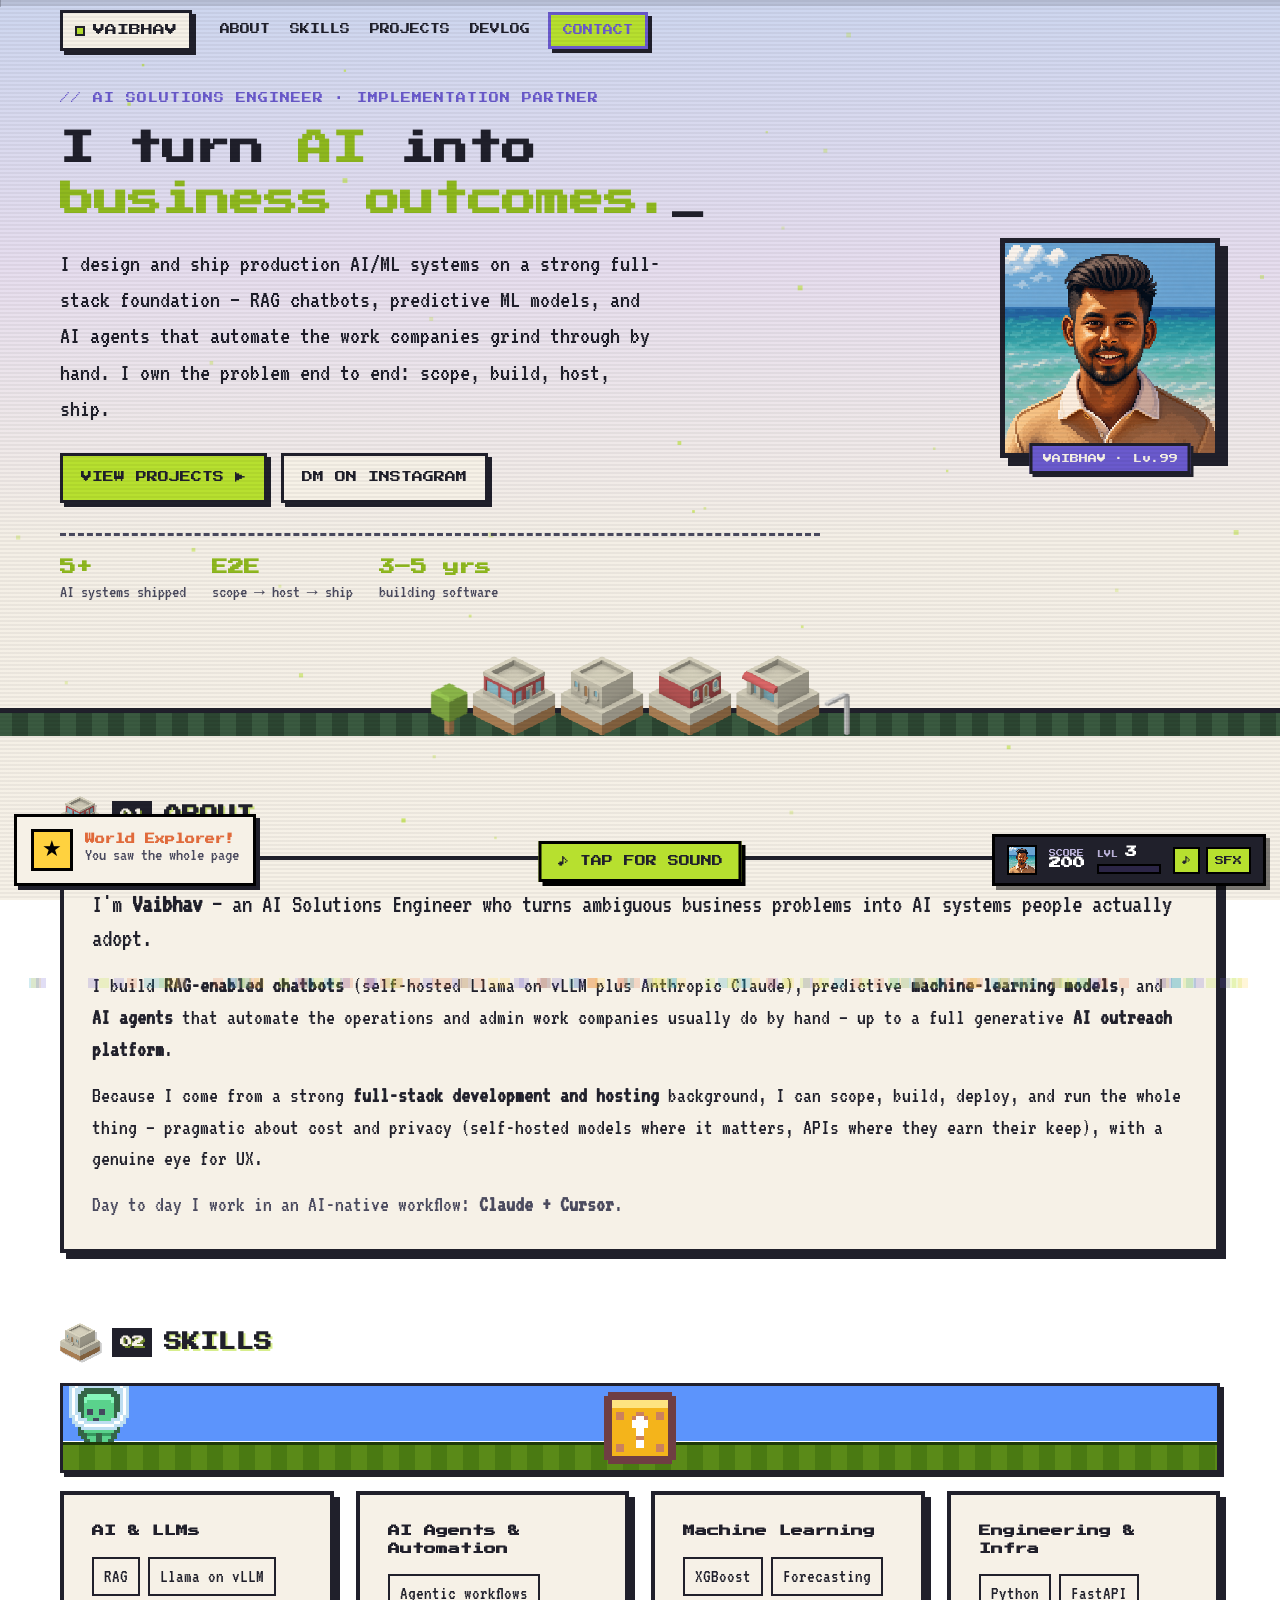
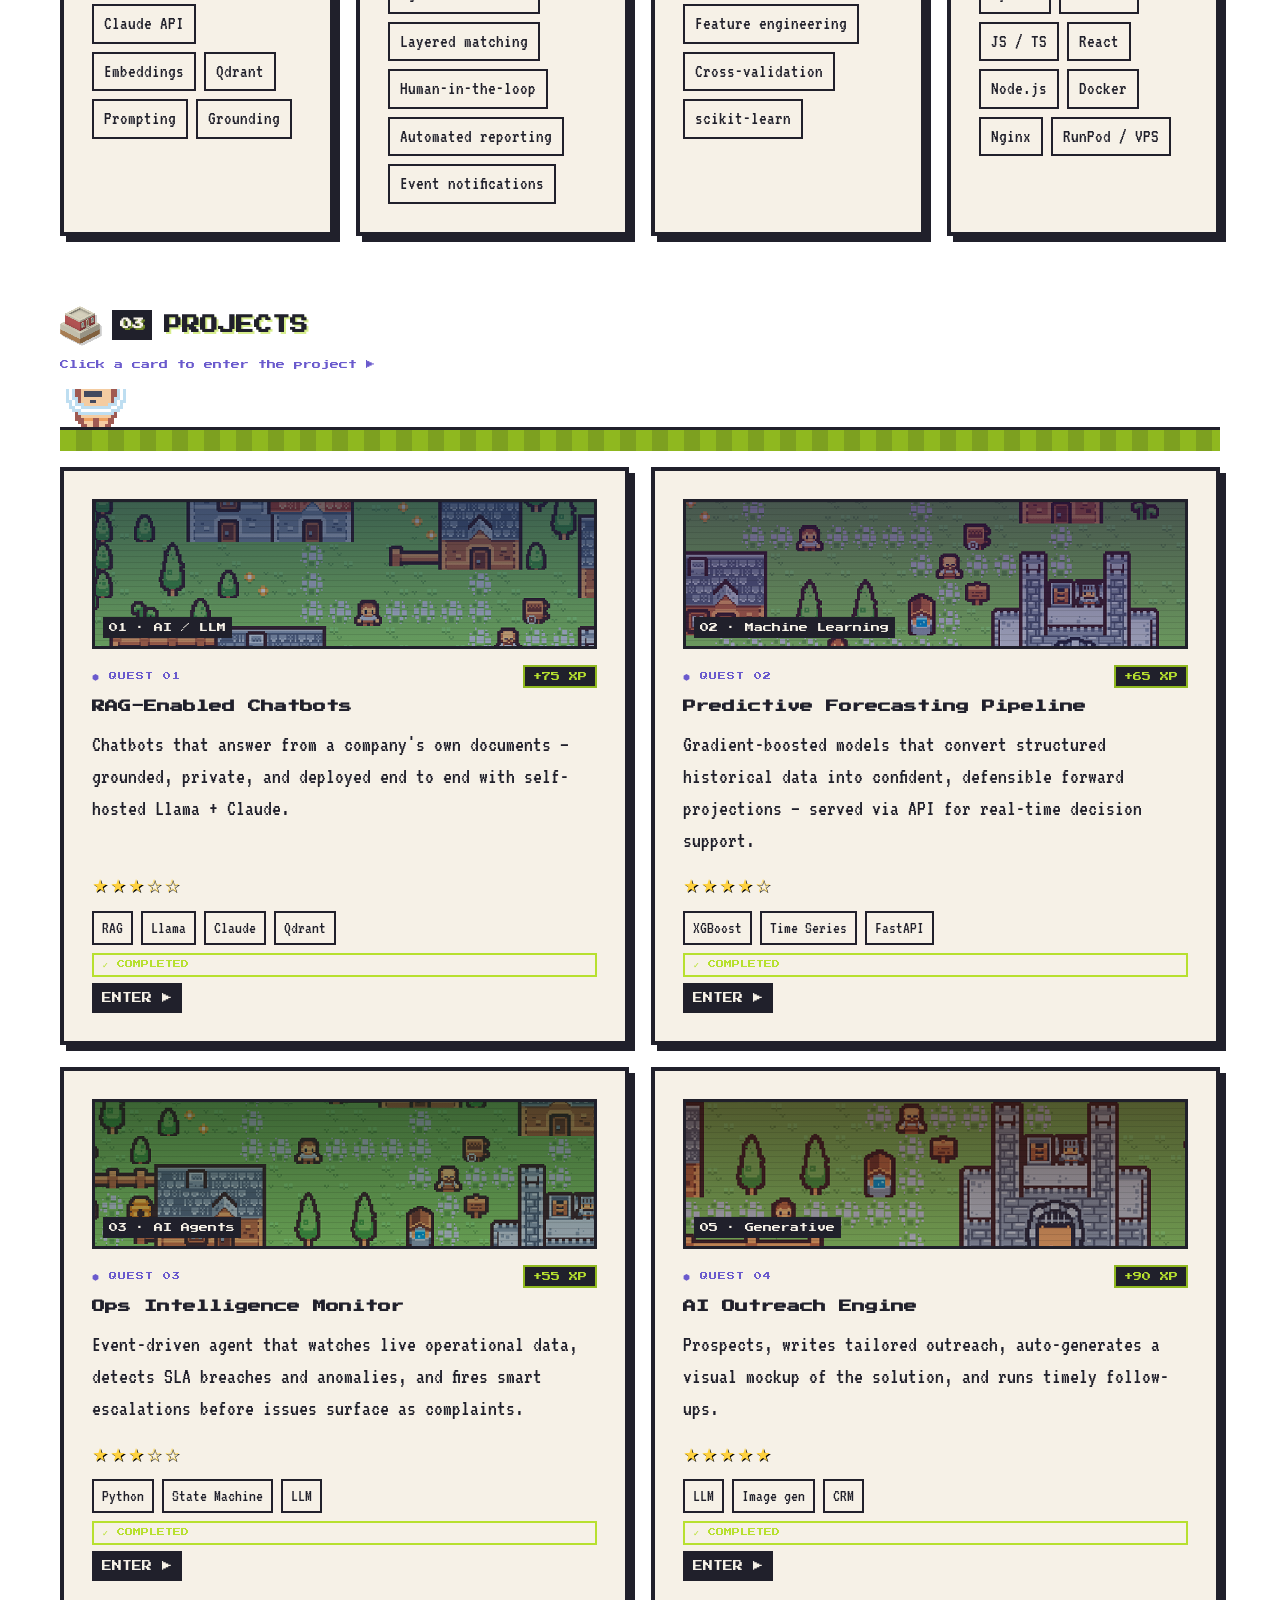
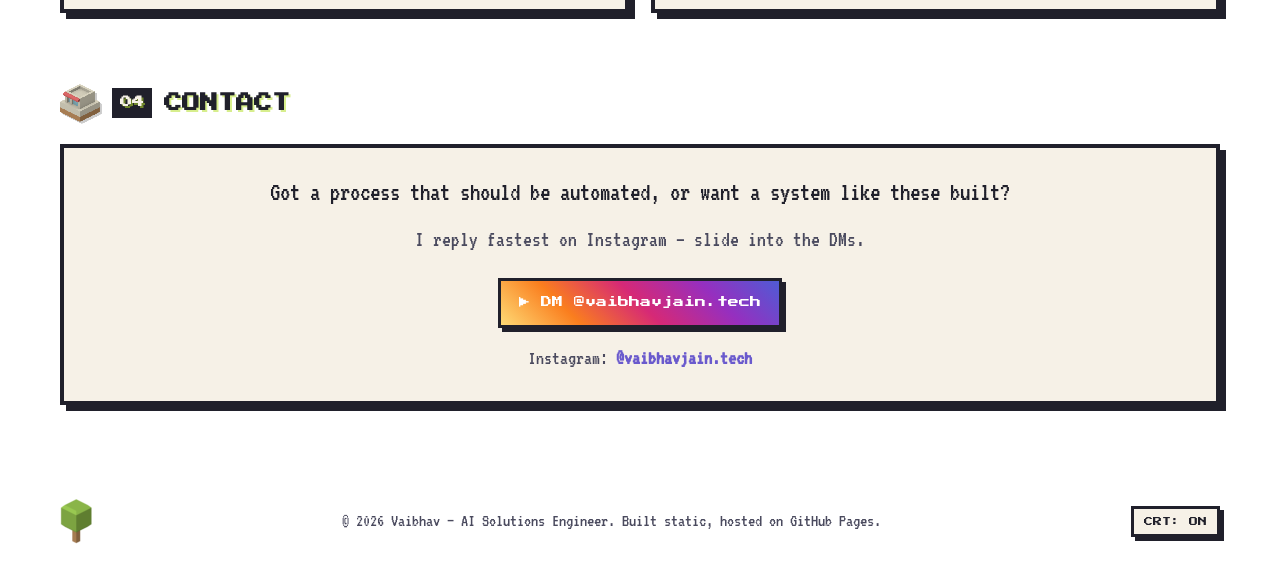
==== commit 23bf5676: "Replace two project cards with generic AI/ML descriptions; add DEVLOG blog - QUEST 02: ML Vendor-Pri" ====
--- a/index.html
+++ b/index.html
@@ -58,6 +58,7 @@
       <a href="#about" data-spy="about">ABOUT</a>
       <a href="#skills" data-spy="skills">SKILLS</a>
       <a href="#projects" data-spy="projects">PROJECTS</a>
+      <a href="blog/index.html">DEVLOG</a>
       <a href="#contact" data-spy="contact" class="nav__cta">CONTACT</a>
     </nav>
   </header>
@@ -198,27 +199,27 @@
           <div class="project__thumb project__thumb--ml" data-label="02 · Machine Learning"></div>
           <div class="project__meta">
             <span class="project__quest">&#11042; QUEST 02</span>
-            <span class="project__xp">+60 XP</span>
-          </div>
-          <h3>ML Vendor-Price Prediction</h3>
-          <p>Gradient-boosted models that forecast raw-material prices so a US contract manufacturer can quote with confidence.</p>
+            <span class="project__xp">+65 XP</span>
+          </div>
+          <h3>Predictive Forecasting Pipeline</h3>
+          <p>Gradient-boosted models that convert structured historical data into confident, defensible forward projections — served via API for real-time decision support.</p>
           <div class="project__diff">&#9733;&#9733;&#9733;&#9733;&#9734;</div>
-          <ul class="tags tags--sm"><li>XGBoost</li><li>Forecasting</li><li>Feature Eng.</li></ul>
+          <ul class="tags tags--sm"><li>XGBoost</li><li>Time Series</li><li>FastAPI</li></ul>
           <span class="project__status">&#10003; COMPLETED</span>
           <span class="project__enter">ENTER &#9654;</span>
         </a>
 
         <!-- ── QUEST 03 ── -->
         <a class="card project reveal" data-delay="1" href="projects/parcel-tracking-automation.html">
-          <div class="project__thumb project__thumb--parcel" data-label="04 · Automation"></div>
+          <div class="project__thumb project__thumb--parcel" data-label="03 · AI Agents"></div>
           <div class="project__meta">
             <span class="project__quest">&#11042; QUEST 03</span>
-            <span class="project__xp">+50 XP</span>
-          </div>
-          <h3>Parcel-Tracking &amp; Delay-Notifier</h3>
-          <p>Tracks every delivery in flight, sends timely milestone updates, and turns silent delays into early, escalated alerts.</p>
-          <div class="project__diff">&#9733;&#9733;&#9734;&#9734;&#9734;</div>
-          <ul class="tags tags--sm"><li>Automation</li><li>Carrier APIs</li><li>Email</li></ul>
+            <span class="project__xp">+55 XP</span>
+          </div>
+          <h3>Ops Intelligence Monitor</h3>
+          <p>Event-driven agent that watches live operational data, detects SLA breaches and anomalies, and fires smart escalations before issues surface as complaints.</p>
+          <div class="project__diff">&#9733;&#9733;&#9733;&#9734;&#9734;</div>
+          <ul class="tags tags--sm"><li>Python</li><li>State Machine</li><li>LLM</li></ul>
           <span class="project__status">&#10003; COMPLETED</span>
           <span class="project__enter">ENTER &#9654;</span>
         </a>
--- a/assets/css/retro.css
+++ b/assets/css/retro.css
@@ -545,6 +545,30 @@
 }
 .pcta .lead { margin-bottom: 18px; }
 
+/* ============================================================
+   BLOG / DEVLOG
+   ============================================================ */
+.blog-content { font-size: 22px; line-height: 1.55; }
+.blog-content h1 { font-family: var(--font-display); font-size: 20px; margin-bottom: 18px; }
+.blog-content h2 { font-family: var(--font-display); font-size: 14px; margin: 28px 0 14px; color: var(--grape); }
+.blog-content h3 { font-family: var(--font-display); font-size: 11px; margin: 22px 0 12px; }
+.blog-content p { margin-bottom: 14px; }
+.blog-content ul, .blog-content ol { margin: 0 0 14px 24px; }
+.blog-content li { margin-bottom: 6px; }
+.blog-content strong { color: var(--lime-deep); }
+.blog-content em { font-style: normal; border-bottom: 2px solid var(--grape); }
+.blog-content a { color: var(--grape); border-bottom: 2px solid transparent; }
+.blog-content a:hover { border-color: var(--grape); }
+.blog-content code { background: var(--cream); border: 2px solid var(--ink); padding: 1px 6px; font-family: var(--font-body); font-size: 19px; }
+.blog-content pre { background: var(--ink); color: var(--lime); border: 3px solid var(--ink); padding: 18px; overflow-x: auto; margin-bottom: 14px; box-shadow: var(--shadow-sm); }
+.blog-content pre code { background: none; border: none; padding: 0; color: var(--lime); }
+.blog-content blockquote { border-left: 5px solid var(--grape); padding-left: 16px; color: var(--ink-soft); margin-bottom: 14px; }
+.blog-content hr { border: none; border-top: 3px dashed var(--ink-soft); margin: 28px 0; }
+
+.blog-post-card { display: flex; flex-direction: column; text-decoration: none; color: inherit; }
+.blog-date { font-family: var(--font-display); font-size: 8px; color: var(--ink-soft); margin-bottom: 10px; }
+.blog-tag { font-family: var(--font-display); font-size: 8px; color: var(--lime); background: var(--ink); border: 2px solid var(--lime-deep); padding: 3px 8px; }
+
 /* konami secret mode */
 body.rainbow { animation: hue 6s linear infinite; }
 @keyframes hue { from { filter: hue-rotate(0deg); } to { filter: hue-rotate(360deg); } }
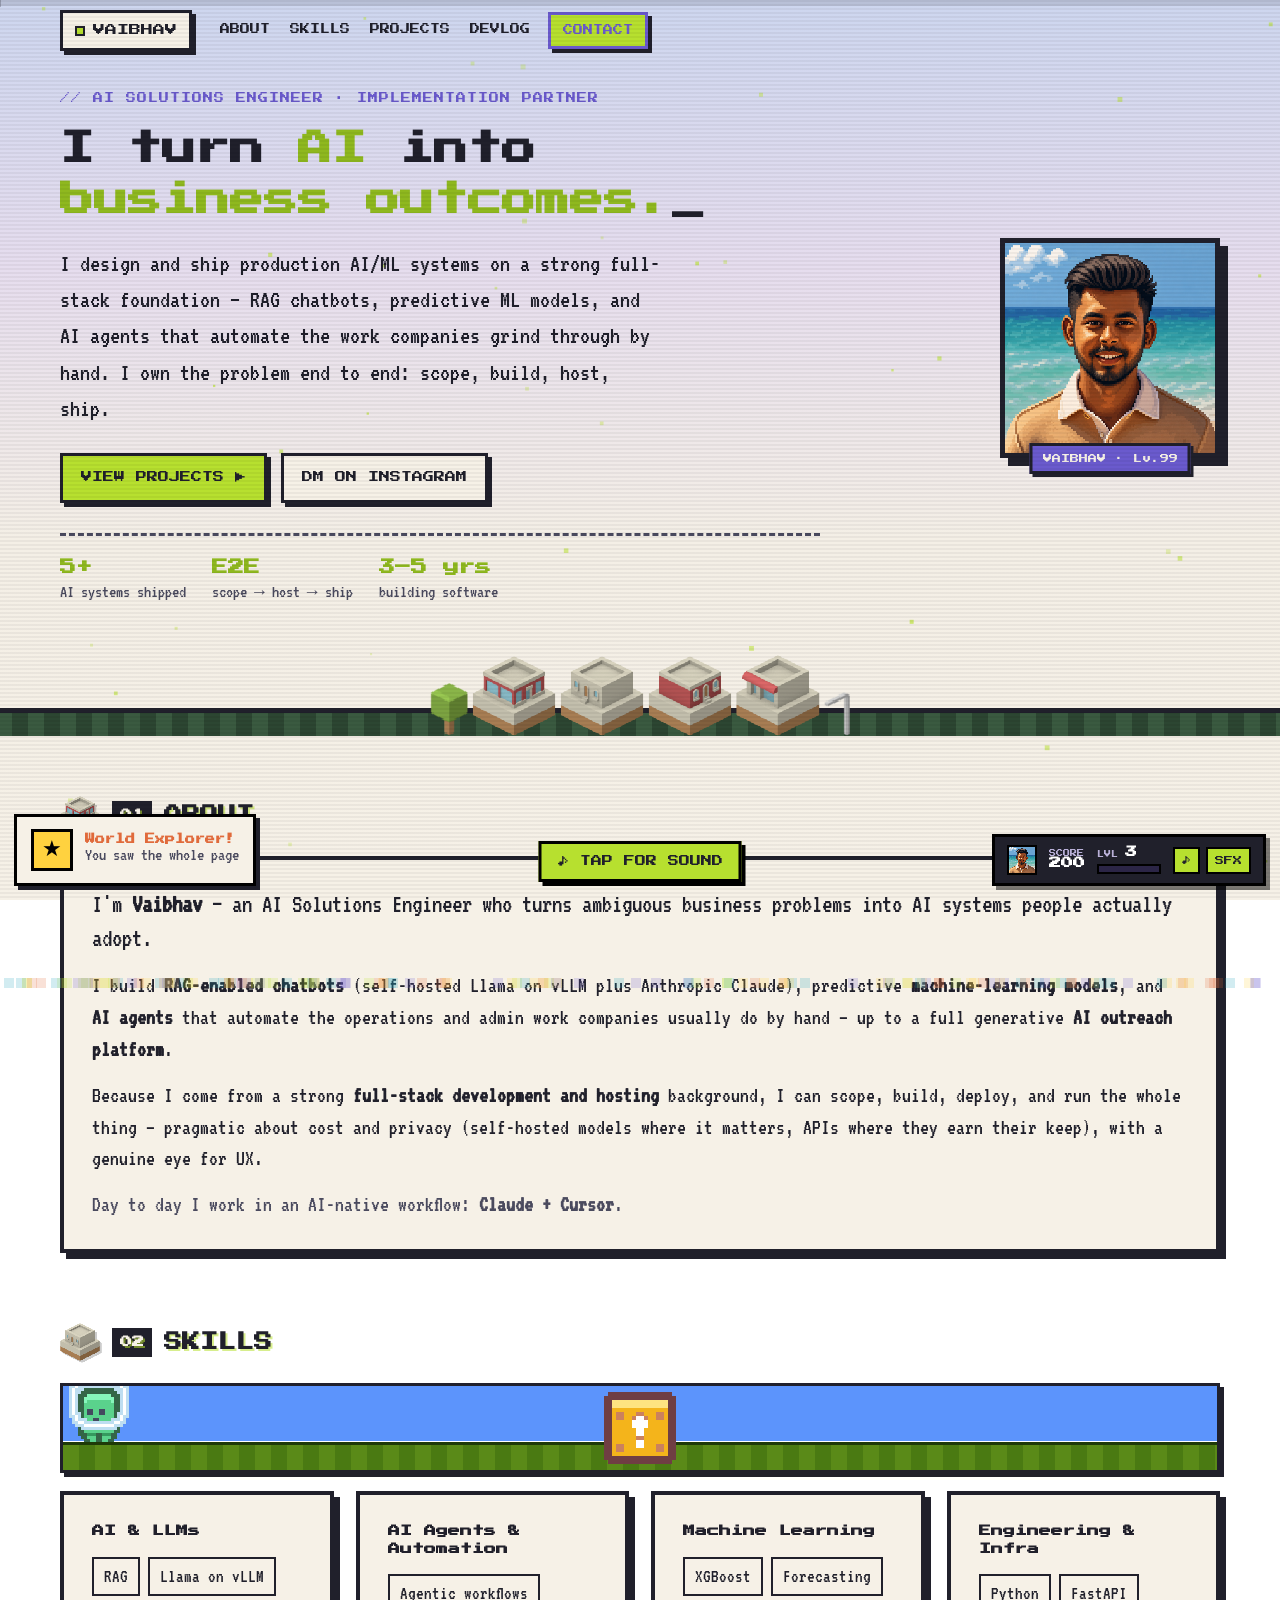
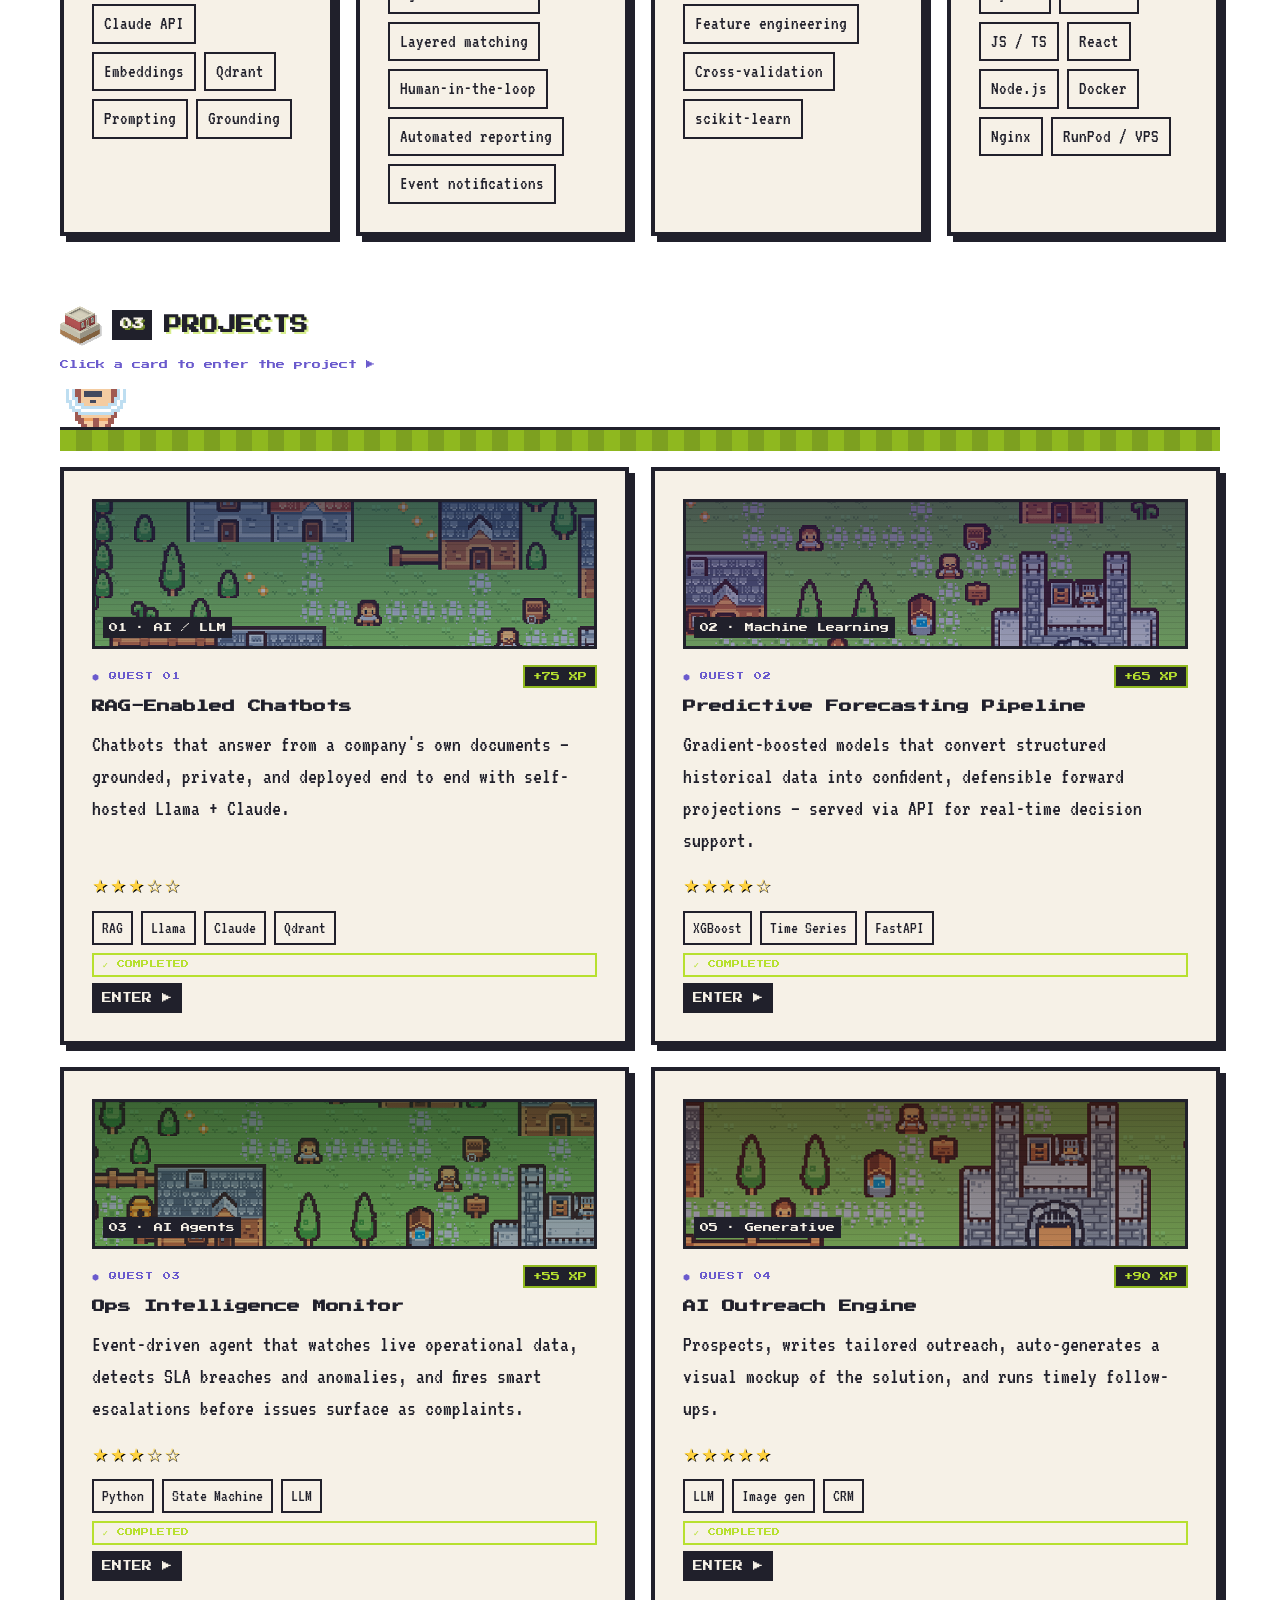
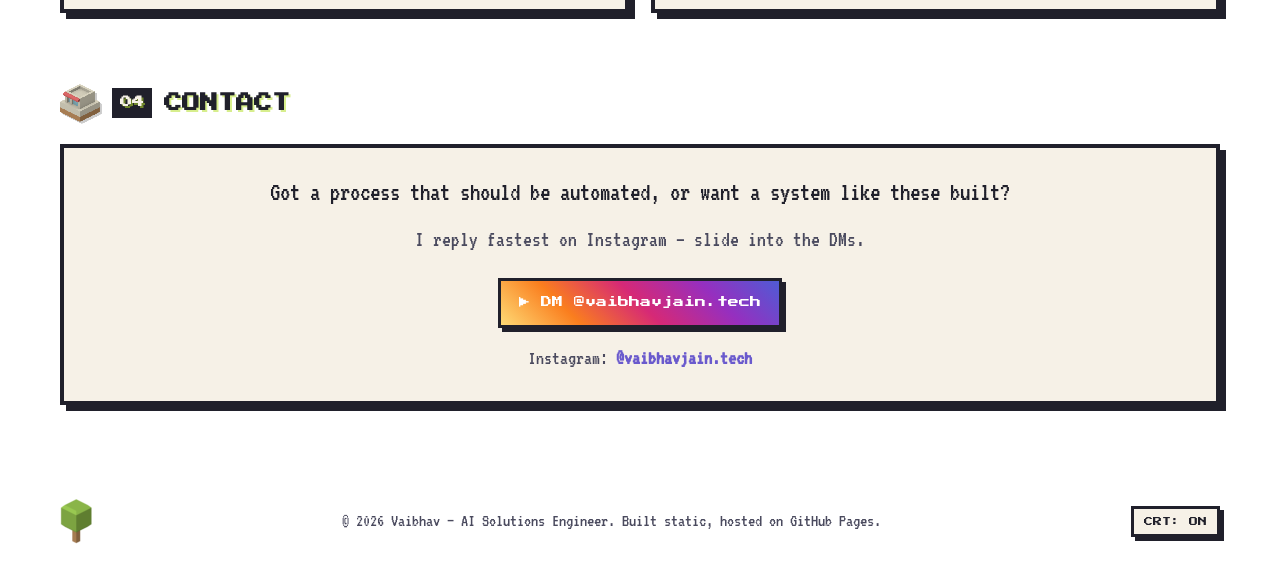
==== commit 8ba54d47: "Rename project files to match new generic titles projects/ml-vendor-pricing.html → predictive-foreca" ====
--- a/index.html
+++ b/index.html
@@ -195,7 +195,7 @@
         </a>
 
         <!-- ── QUEST 02 ── -->
-        <a class="card project reveal" data-delay="2" href="projects/ml-vendor-pricing.html">
+        <a class="card project reveal" data-delay="2" href="projects/predictive-forecasting-pipeline.html">
           <div class="project__thumb project__thumb--ml" data-label="02 · Machine Learning"></div>
           <div class="project__meta">
             <span class="project__quest">&#11042; QUEST 02</span>
@@ -210,7 +210,7 @@
         </a>
 
         <!-- ── QUEST 03 ── -->
-        <a class="card project reveal" data-delay="1" href="projects/parcel-tracking-automation.html">
+        <a class="card project reveal" data-delay="1" href="projects/ops-intelligence-monitor.html">
           <div class="project__thumb project__thumb--parcel" data-label="03 · AI Agents"></div>
           <div class="project__meta">
             <span class="project__quest">&#11042; QUEST 03</span>
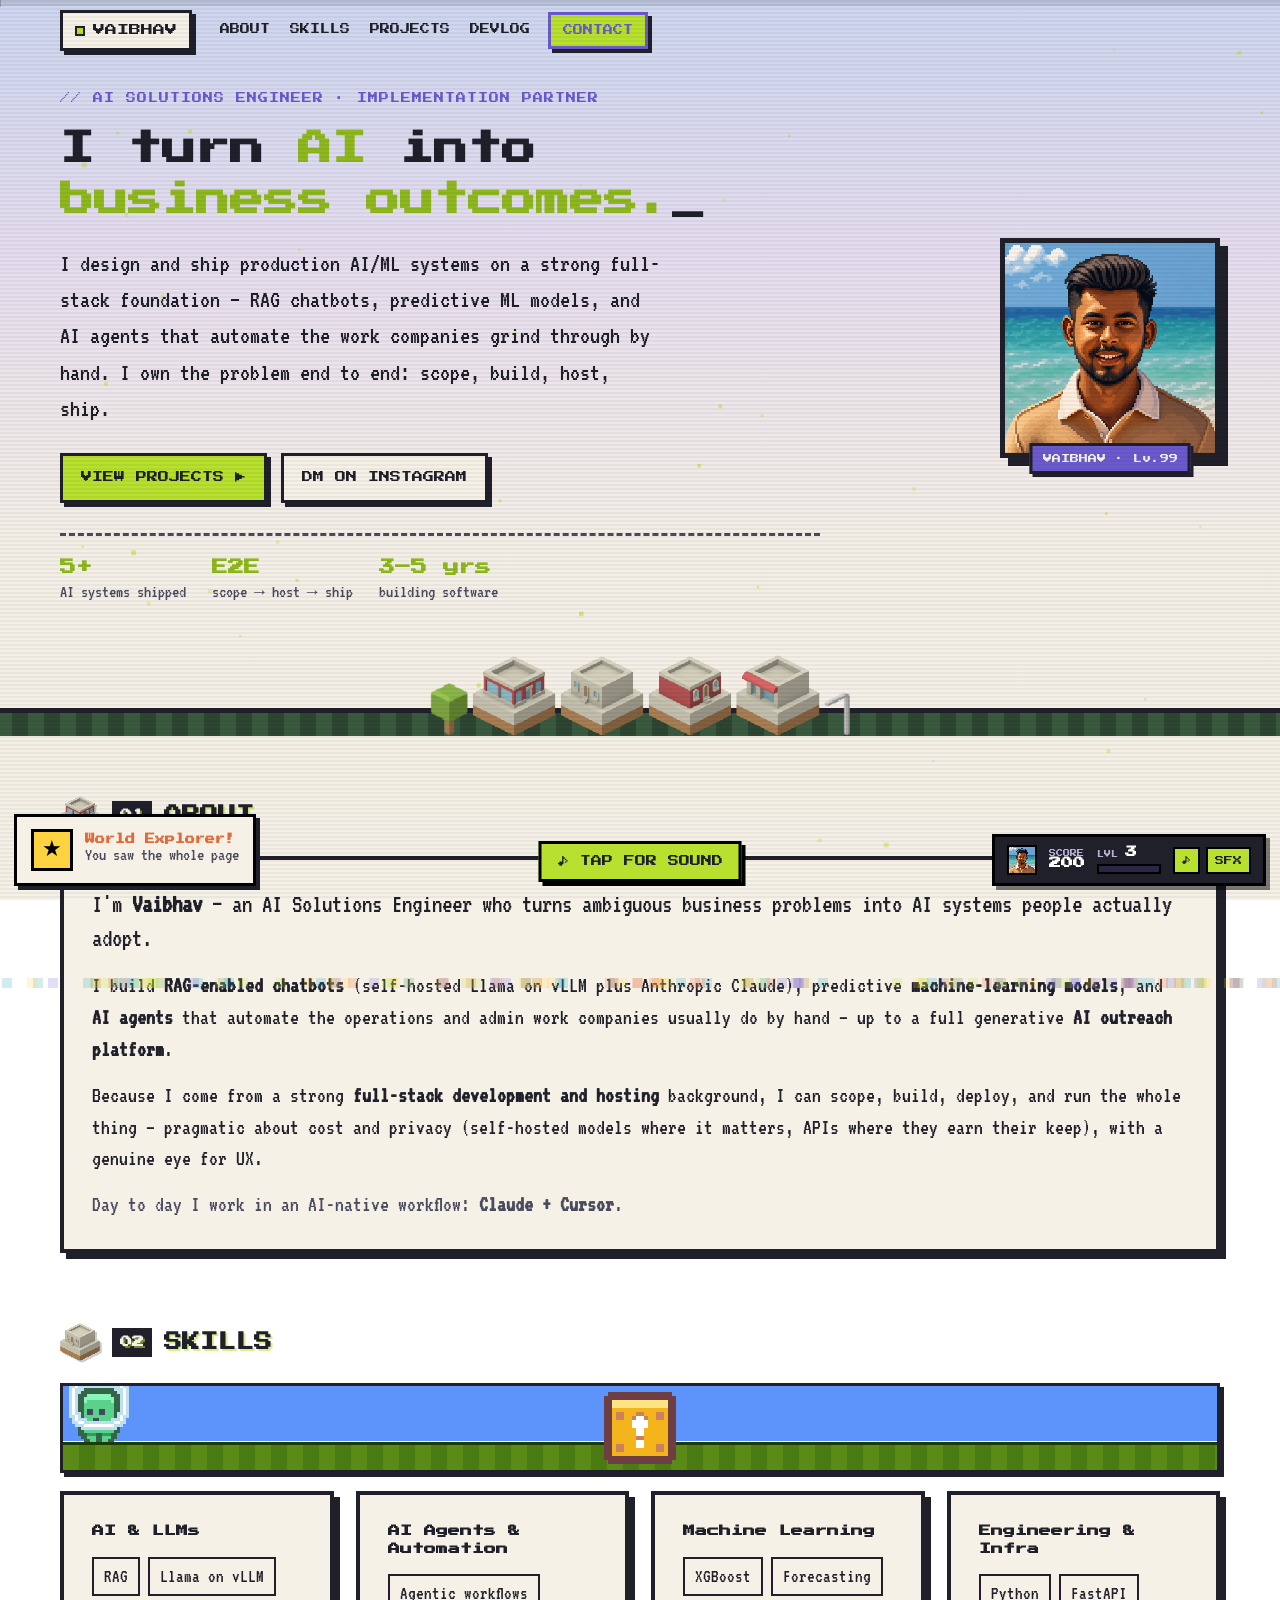
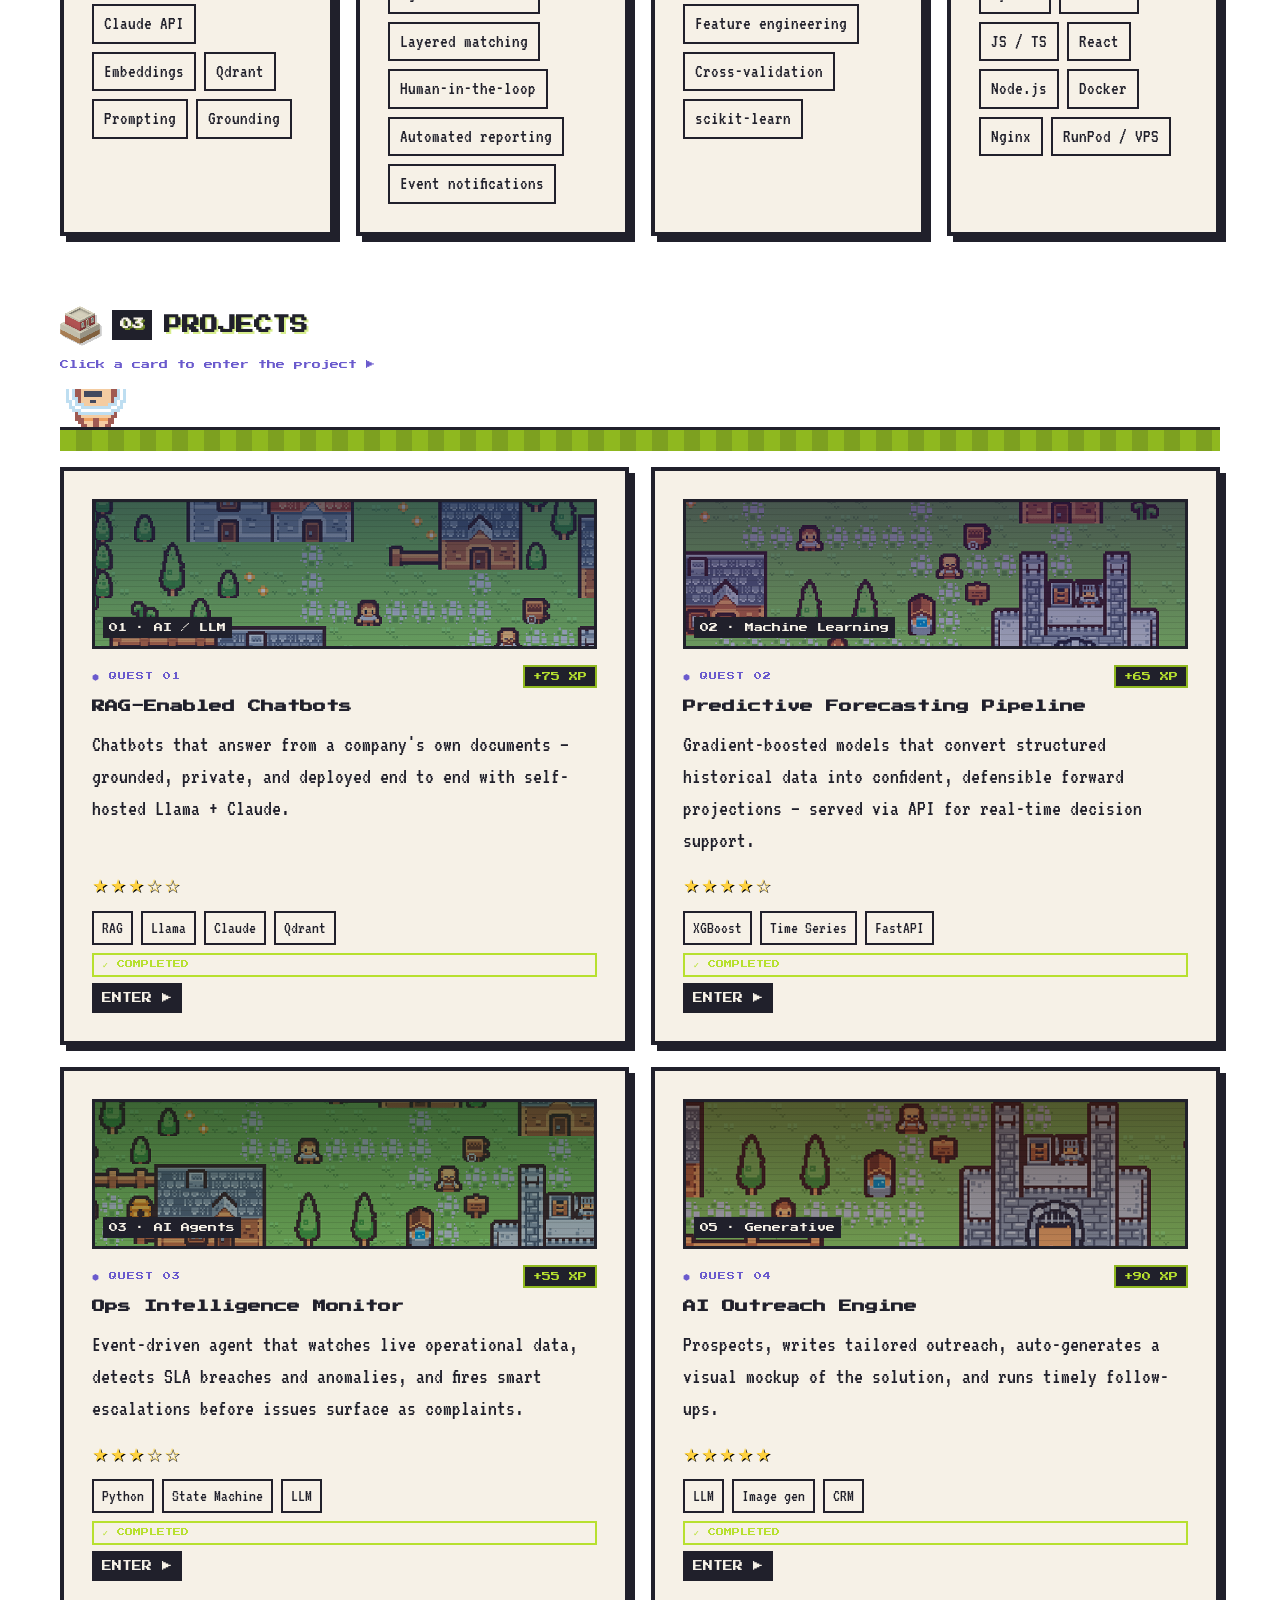
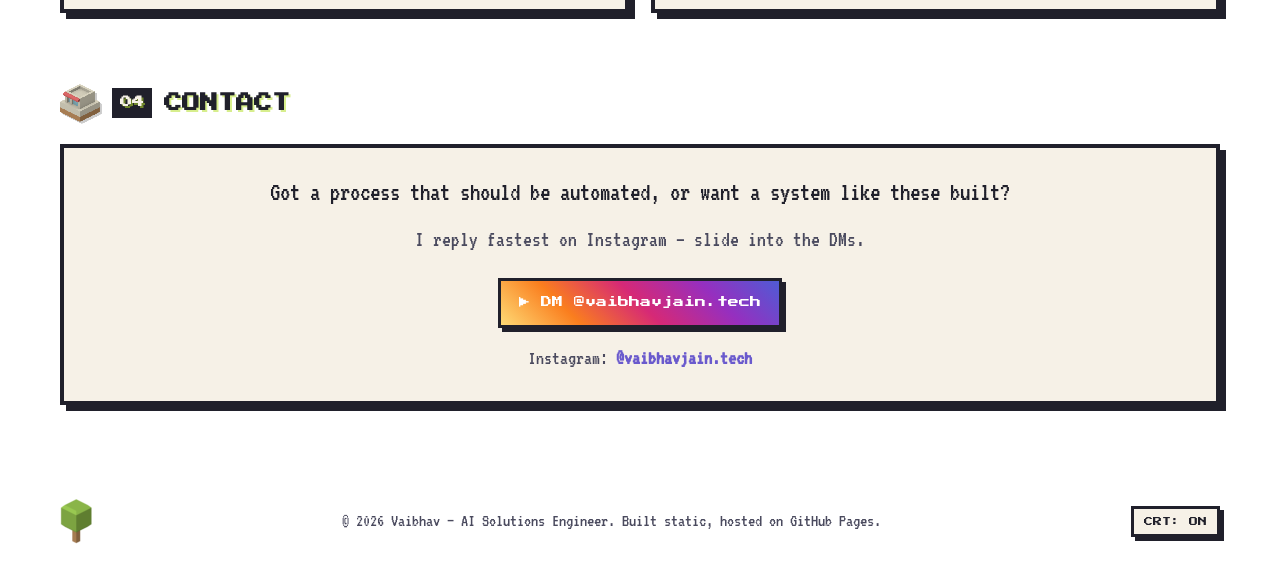
==== commit d073f81c: "Fix mobile nav: add hamburger menu and scrolled background - Add hamburger (☰/✕) that replaces the w" ====
--- a/index.html
+++ b/index.html
@@ -52,8 +52,9 @@
   <div class="nav-backdrop" id="navBackdrop" aria-hidden="true"></div>
 
   <!-- ===== NAV ===== -->
-  <header class="nav">
+  <header class="nav" id="mainNav">
     <a href="#top" class="nav__logo" id="logo"><span class="nav__dot"></span> VAIBHAV</a>
+    <button class="nav__hamburger" id="navHamburger" aria-label="Toggle menu" aria-expanded="false">&#9776;</button>
     <nav class="nav__links" id="navLinks">
       <a href="#about" data-spy="about">ABOUT</a>
       <a href="#skills" data-spy="skills">SKILLS</a>
--- a/assets/css/retro.css
+++ b/assets/css/retro.css
@@ -95,6 +95,24 @@
 }
 .nav__cta.is-active { color: var(--ink); }
 .nav__cta:hover { transform: translate(-1px,-1px); }
+
+/* ---------- Hamburger button (hidden on desktop) ---------- */
+.nav__hamburger {
+  display: none; margin-left: auto;
+  font-size: 20px; line-height: 1; color: var(--ink);
+  background: var(--card-bg); border: 3px solid var(--ink);
+  padding: 6px 10px; box-shadow: var(--shadow-sm); cursor: pointer;
+}
+.nav__hamburger:active { transform: translate(2px,2px); box-shadow: none; }
+
+/* ---------- Nav scrolled — applied by JS on scroll ---------- */
+.nav.scrolled {
+  background: rgba(246,241,231,.96);
+  backdrop-filter: blur(8px); -webkit-backdrop-filter: blur(8px);
+  padding-top: 8px; padding-bottom: 8px;
+  border-bottom: 3px solid var(--ink);
+  box-shadow: 0 4px 0 rgba(32,32,43,.07);
+}
 
 /* ---------- Layout ---------- */
 main { max-width: var(--maxw); margin: 0 auto; padding: 0 20px 40px; }
@@ -598,13 +616,49 @@
 }
 
 /* ---------- Responsive ---------- */
-@media (max-width: 620px) {
+@media (max-width: 640px) {
   body { font-size: 20px; }
-  .nav { justify-content: center; }
-  .nav__links { gap: 10px; }
-  .nav__links a { font-size: 9px; }
+
+  /* Nav: single row with hamburger */
+  .nav {
+    flex-wrap: nowrap;
+    justify-content: space-between;
+    align-items: center;
+    gap: 12px;
+    padding: 8px 16px;
+    margin-top: 4px;
+  }
+  .nav__hamburger { display: flex; align-items: center; }
+
+  /* Mobile menu overlay */
+  .nav__links {
+    display: none;
+    position: fixed;
+    top: 0; left: 0; right: 0; bottom: 0;
+    flex-direction: column;
+    align-items: center;
+    justify-content: center;
+    gap: 22px;
+    background: var(--cream);
+    border-bottom: 3px solid var(--ink);
+    z-index: 200;
+    padding: 80px 24px 40px;
+  }
+  .nav__links.open { display: flex; }
+  .nav__links a {
+    font-size: 14px;
+    padding: 10px 20px;
+    border-bottom: 2px solid transparent;
+    width: 100%; text-align: center;
+  }
+  .nav__cta { padding: 12px 20px !important; }
+
+  /* Prevent body scroll when menu open */
+  body.nav-open { overflow: hidden; }
+
   .section__title { font-size: 14px; }
   .section__icon { width: 30px; }
   .card { padding: 20px; }
   .skyline img { width: 56px; }
-}
+  .hero { padding: 20px 0 0; }
+}
